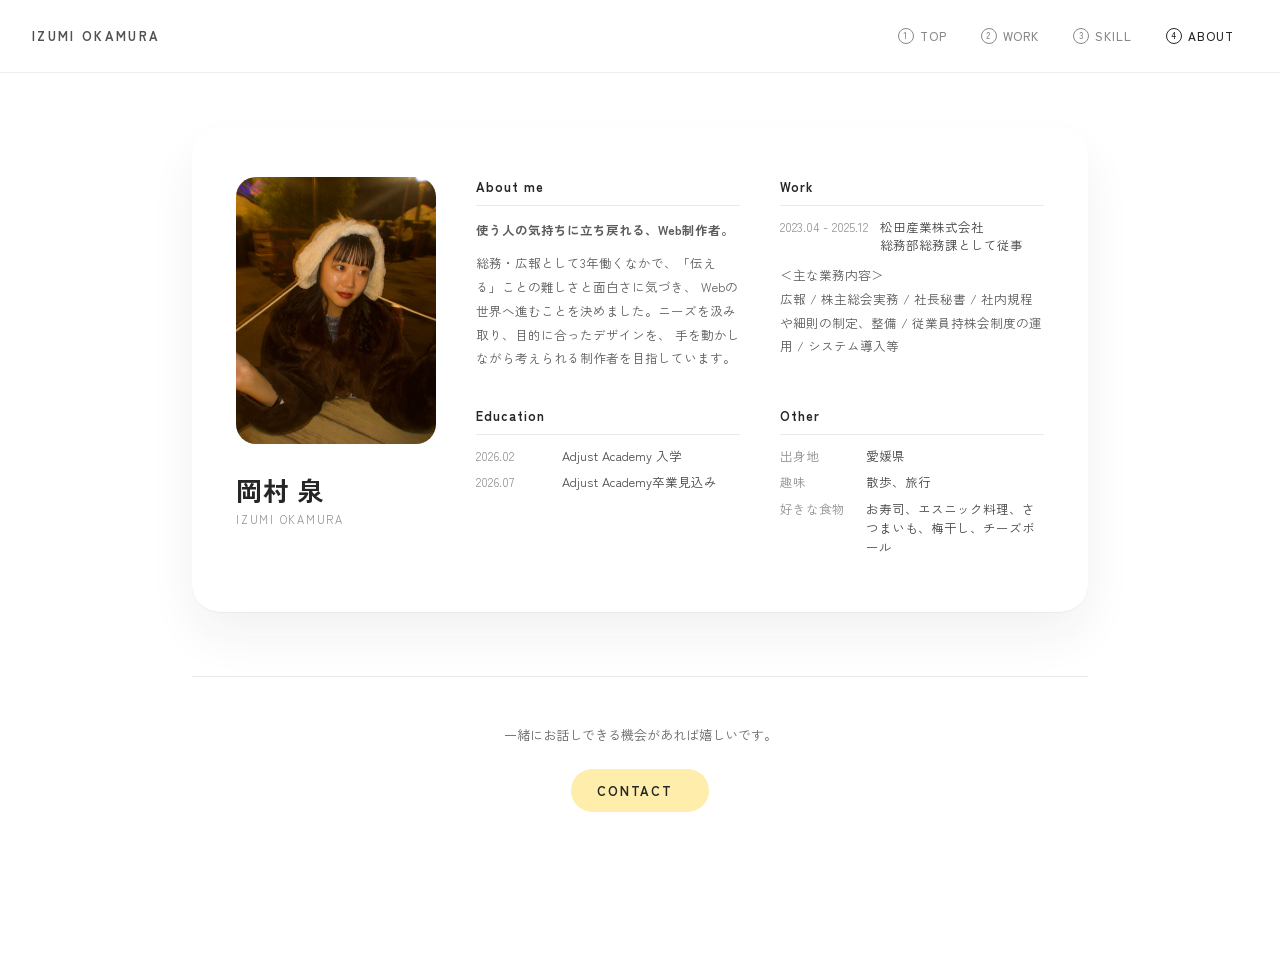
==== about.html @ 852aac4e "aboutページの修正" ====
<!DOCTYPE html>
<html lang="ja" class="works-page">

<head>
  <meta charset="UTF-8">
  <meta name="viewport" content="width=device-width, initial-scale=1.0, viewport-fit=cover">
  <title>ABOUT | IZUMI OKAMURA PORTFOLIO</title>
  <link rel="preconnect" href="https://fonts.googleapis.com">
  <link
    href="https://fonts.googleapis.com/css2?family=Shippori+Mincho+B1:wght@500;700&family=Zen+Kaku+Gothic+New:wght@400;500;700&display=swap"
    rel="stylesheet">
  <link rel="stylesheet" href="css/reset.css">
  <link rel="stylesheet" href="css/style.css">
  <link rel="stylesheet" href="css/works.css">
  <link rel="stylesheet" href="css/about.css">
</head>

<body class="works-body">

  <header class="works-header">
    <a class="brand" href="index.html">IZUMI OKAMURA</a>

    <nav class="mini-stack" aria-label="Main navigation">
      <a class="mini-card" href="index.html">
        <span class="mini-num">1</span>
        <span class="mini-label">TOP</span>
      </a>
      <a class="mini-card" href="works.html">
        <span class="mini-num">2</span>
        <span class="mini-label">WORK</span>
      </a>
      <a class="mini-card" href="skill.html">
        <span class="mini-num">3</span>
        <span class="mini-label">SKILL</span>
      </a>
      <a class="mini-card is-current" href="about.html">
        <span class="mini-num">4</span>
        <span class="mini-label">ABOUT</span>
      </a>
    </nav>
  </header>

  <main class="about-main">

    <!-- ================= レジュメカード ================= -->
    <section class="resume-card">

      <div class="resume-photo">
      <img src="images/me.JPG"  alt="自分の写真">
      </div>

      <div class="resume-identity">
        <h1>岡村 泉</h1>
        <span class="resume-romaji">IZUMI OKAMURA</span>
  
      </div>

      <div class="resume-columns">

        <div class="resume-block">
          <h2>About me</h2>
          <p class="resume-tagline">使う人の気持ちに立ち戻れる、Web制作者。</p>
          <p>
            総務・広報として3年働くなかで、「伝える」ことの難しさと面白さに気づき、
            Webの世界へ進むことを決めました。ニーズを汲み取り、目的に合ったデザインを、
            手を動かしながら考えられる制作者を目指しています。
          </p>
        </div>

        <div class="resume-block">
          <h2>Work</h2>
          <dl class="resume-list">
            <div>
              <dt>2023.04 - 2025.12</dt>
              <dd>松田産業株式会社<br>総務部総務課として従事</dd>
            </div>
            <p>＜主な業務内容＞</p>
            <p>広報 / 株主総会実務 / 社長秘書 / 社内規程や細則の制定、整備 / 従業員持株会制度の運用 / システム導入等</p>

          </dl>
        </div>

        <div class="resume-block">
          <h2>Education</h2>
          <dl class="resume-list">
            <div>
              <dt>2026.02</dt>
              <dd>Adjust Academy 入学</dd>
            </div>
            <div>
              <dt>2026.07</dt>
              <dd>Adjust Academy卒業見込み</dd>
            </div>
          </dl>
        </div>

        <div class="resume-block">
          <h2>Other</h2>
          <dl class="resume-list">
            <div>
              <dt>出身地</dt>
              <dd>愛媛県</dd>
            </div>
            <div>
              <dt>趣味</dt>
              <dd>散歩、旅行</dd>
            </div>
            <div>
              <dt>好きな食物</dt>
              <dd>お寿司、エスニック料理、さつまいも、梅干し、チーズボール</dd>
            </div>
         
          </dl>
        </div>


      </div>
    </section>

    <!-- ================= CTA ================= -->
    <section class="about-cta">
      <p>一緒にお話しできる機会があれば嬉しいです。</p>
      <a class="cta" href="contact.html">
        CONTACT
        <svg viewBox="0 0 16 16" fill="none">
          <path d="M3 12L12 3M12 3H5M12 3V10" stroke="#FDFBF5" stroke-width="1.6" stroke-linecap="round"
            stroke-linejoin="round" />
        </svg>
      </a>
    </section>

  </main>

</body>

</html>
---- css/style.css ----
@charset "UTF-8";

:root {
  --kinari: #262626;
  --kinari-deep: #262626;
  --sumi: #262626;
  --ai: rgb(0, 42, 255);
  --beni: rgb(255, 111, 0);
  --outo: rgb(16, 255, 92);
}

* {
  box-sizing: border-box;
  margin: 0;
  padding: 0;
}

html,
body {
  height: 100%;
  width: 100%;
  overflow: hidden;
  font-family: "Zen Kaku Gothic New", sans-serif;
  color: var(--sumi);
}

.top {
  position: relative;
  height: 100vh;
  height: 100dvh;
  width: 100vw;
  display: flex;
}

/* ================= メインカード ================= */
.card-main {
  position: relative;
  flex: 1 1 auto;
  min-width: 0;
  background: transparent;
  box-shadow: 0 1px 0 white;
  overflow: hidden;
  display: flex;
  flex-direction: column;
  justify-content: center;
  padding: 0 7vw;
}

.card-main::before {
  content: "";
  position: absolute;
  inset: 0;
  background-color: white;
  pointer-events: none;
}

.card-index {
  position: absolute;
  top: 26px;
  left: 30px;
  display: flex;
  align-items: center;
  gap: 8px;
  font-size: 12px;
  letter-spacing: .1em;
  color: var(--sumi);
  opacity: .45;
}

.card-index .num {
  width: 22px;
  height: 22px;
  border-radius: 50%;
  border: 1px solid currentColor;
  display: flex;
  align-items: center;
  justify-content: center;
  font-size: 11px;
}

.mark {
  position: absolute;
  top: 26px;
  right: 34px;
   font-family: "Zen Kaku Gothic New", sans-serif;
  font-weight: 700;
  font-size: 12px;
  letter-spacing: .22em;
  color: var(--sumi);
  opacity: .5;
}

.hero {
  position: relative;
  display: flex;
  flex-direction: column;
  align-items: flex-start;
  gap: 18px;
  max-width: 40em;
}

.hero p {
  font-size: 24px;
}

.eyebrow {
  display: flex;
  align-items: center;
  gap: 10px;
  font-size: 12px;
  letter-spacing: .28em;
  color: var(--beni);
  font-weight: 700;
}

.eyebrow::before {
  content: "";
  width: 24px;
  height: 1px;
  background: var(--beni);
}

h1 {
   font-family: "Zen Kaku Gothic New", sans-serif;
  font-weight: 700;
  line-height: 1.25;
  font-size: clamp(28px, 4.2vw, 54px);
  color: var(--sumi);
  letter-spacing: .02em;
}

h1 .accent {
  color: var(--ai);
}

.lead {
  font-size: clamp(13px, 1.1vw, 15px);
  line-height: 1.9;
  color: var(--sumi);
  opacity: .75;
}

.cta {
  margin-top: 6px;
  display: inline-flex;
  align-items: center;
  gap: 10px;
  padding: 12px 26px;
  background: #ffedab;
  color: #262626;
  text-decoration: none;
  border-radius: 999px;
  font-size: 13px;
  letter-spacing: .14em;
  font-weight: 700;
  transition: background .25s ease, transform .25s ease;
}

.cta:hover {
  background: var(--ai);
  transform: translateX(2px);
}

.year {
  position: absolute;
  bottom: 26px;
  left: 30px;
  font-size: 11px;
  letter-spacing: .12em;
  color: var(--sumi);
  opacity: .4;
}

/* ================= 右：横に重なったカード群（TOPページ用） ================= */
.stack {
  display: flex;
  flex-direction: row;
  flex: 0 0 auto;
  height: 100%;
}

.card {
  --tone: var(--ai);
  position: relative;
  flex: 0 0 auto;
  height: 100%;
  width: 72px;
  margin-left: -30px;
  background: var(--tone);
  border-radius: 20px;
  box-shadow: -8px 0 16px rgba(42, 37, 34, 0.10);
  overflow: hidden;
  text-decoration: none;
  cursor: pointer;
  transition: width .45s cubic-bezier(.22, 1, .36, 1), margin-left .45s cubic-bezier(.22, 1, .36, 1), box-shadow .3s ease;
  animation: settle .6s ease both;
}

.card:first-child {
  margin-left: 0;
}

.card:nth-child(1) {
  --tone: var(--beni);
  animation-delay: .03s;
  z-index: 1;
}

.card:nth-child(2) {
  --tone: var(--outo);
  animation-delay: .15s;
  z-index: 2;
}

.card:nth-child(3) {
  --tone:rgb(151, 229, 255);
  animation-delay: .25s;
  z-index: 3;
}

.card:hover,
.card:focus-visible {
  width: 176px;
  z-index: 10;
  box-shadow: -10px 0 22px rgba(42, 37, 34, 0.16);
}

.card:focus-visible {
  outline: 2px solid var(--kinari);
  outline-offset: -4px;
}

.card-num {
  position: absolute;
  top: 16px;
  left: 16px;
  width: 22px;
  height: 22px;
  border-radius: 50%;
  border: 1px solid #262626;
  color: var(--kinari);
  display: flex;
  align-items: center;
  justify-content: center;
  font-size: 10px;
  letter-spacing: .02em;
}

.card-jp {
  position: absolute;
  top: 16px;
  right: 16px;
  writing-mode: vertical-rl;
  font-size: 10px;
  letter-spacing: .15em;
  color: #262626;
}

.card-label {
  position: absolute;
  left: 16px;
  bottom: 18px;
  writing-mode: vertical-rl;
  text-orientation: upright;
  font-family: "Zen Kaku Gothic New", sans-serif;
  font-weight: 700;
  font-size: 16px;
  letter-spacing: .18em;
  color: var(--kinari);
}

.card-icon {
  position: absolute;
  right: 18px;
  bottom: 18px;
  width: 34px;
  height: 34px;
  border-radius: 50%;
  background: rgba(253, 251, 245, 0.18);
  display: flex;
  align-items: center;
  justify-content: center;
  opacity: 0;
  transform: scale(.7);
  transition: opacity .3s ease .1s, transform .3s ease .1s;
}

.card:hover .card-icon,
.card:focus-visible .card-icon {
  opacity: 1;
  transform: scale(1);
}

.card-icon svg {
  width: 14px;
  height: 14px;
}

.card-en {
  position: absolute;
  left: 60px;
  bottom: 20px;
   font-family: "Zen Kaku Gothic New", sans-serif;
  font-weight: 700;
  font-size: 20px;
  color: var(--kinari);
  white-space: nowrap;
  opacity: 0;
  transform: translateX(8px);
  transition: opacity .2s ease .1s, transform .35s ease .1s;
}

.card:hover .card-en,
.card:focus-visible .card-en {
  opacity: 1;
  transform: translateX(0);
}

@keyframes settle {
  from {
    transform: translateY(16px);
    opacity: 0;
  }

  to {
    transform: translateY(0);
    opacity: 1;
  }
}

@media (prefers-reduced-motion: reduce) {

  .card,
  .card-icon,
  .card-en,
  .cta {
    transition: none;
    animation: none;
  }
}

/* ================= skill================= */

.skill-section {
  margin-bottom: 48px;
}

.skill-section-title {
  display: flex;
  align-items: center;
  gap: 12px;
  font-family: "Zen Kaku Gothic New", sans-serif;
  font-weight: 700;
  font-size: 20px;
  margin-bottom: 20px;
}

.skill-num {
  font-family: "Zen Kaku Gothic New", sans-serif;
  font-size: 11px;
  font-weight: 700;
  letter-spacing: .1em;
  color: var(--sumi);
  opacity: .4;
  border: 1px solid currentColor;
  border-radius: 999px;
  padding: 3px 10px;
}

.skill-grid {
  display: grid;
  grid-template-columns: repeat(auto-fit, minmax(220px, 1fr));
  gap: 18px;
}

.skill-card {
  --tone: var(--ai);
  background:#ffedab;
  border-radius: 16px;
  padding: 20px 22px;
  box-shadow: 0 1px 0 rgba(38, 38, 38, 0.05);
}

.skill-name {
  display: block;
   font-family: "Zen Kaku Gothic New", sans-serif;
  font-weight: 700;
  font-size: 15px;
  margin-bottom: 10px;
}

.skill-bar {
  height: 6px;
  border-radius: 999px;
  background: rgba(38, 38, 38, 0.08);
  overflow: hidden;
  margin-bottom: 12px;
}

.skill-bar span {
  display: block;
  height: 100%;
  background: white;
  border-radius: inherit;
}

.skill-card p {
  font-size: 12px;
  line-height: 1.8;
  opacity: .7;
}

.skill-tags {
  display: flex;
  flex-wrap: wrap;
  gap: 10px;
}

.skill-tags span {
  font-size: 12px;
  letter-spacing: .04em;
  padding: 8px 16px;
  border-radius: 999px;
  background: #ffedab;
  box-shadow: 0 1px 0 rgba(38, 38, 38, 0.05);
}

.skill-section--highlight {
  border-radius: 20px;
}

.skill-note {
  margin-top: 18px;
  font-size: 13px;
  line-height: 1.9;
  opacity: .75;
  max-width: 42em;
}

@media (max-width: 640px) {
  .skill-section--highlight {
    padding: 20px;
  }
}

/* ---- レスポンシブ：1画面固定を維持しつつ縮小 ---- */
@media (max-width: 860px) {
  .top {
    padding: 14px;
    gap: 10px;
  }

  .card-main {
    padding: 0 6vw;
    border-radius: 22px;
  }

  .card {
    width: 56px;
    margin-left: -22px;
    border-radius: 18px;
  }

  .card:hover,
  .card:focus-visible {
    width: 120px;
  }

  .card-label {
    font-size: 14px;
  }

  .card-en {
    font-size: 16px;
    left: 46px;
  }

  .year {
    display: none;
  }
}

@media (max-width: 480px) {
  .top {
    padding: 10px;
    gap: 8px;
  }

  .card-main {
    padding: 0 20px;
    border-radius: 18px;
  }

  .mark {
    display: none;
  }

  .card-index {
    font-size: 10px;
  }

  .lead {
    font-size: 12px;
  }

  .cta {
    padding: 10px 20px;
    font-size: 12px;
  }

  .card {
    width: 44px;
    margin-left: -18px;
    border-radius: 14px;
  }

  .card:hover,
  .card:focus-visible {
    width: 98px;
  }

  .card-num {
    width: 18px;
    height: 18px;
    font-size: 9px;
  }

  .card-jp {
    display: none;
  }

  .card-label {
    font-size: 12px;
    bottom: 14px;
    left: 12px;
  }

  .card-icon {
    width: 26px;
    height: 26px;
    right: 12px;
    bottom: 12px;
  }

  .card-en {
    font-size: 13px;
    left: 38px;
    bottom: 15px;
  }
}

/* works.css: WORKページ専用。style.css の共通トークン(--kinari等)を前提にしてます */
html.works-page,
body.works-body {
  height: auto;
  overflow: auto;
  background: white;
}

/* ================= ヘッダー ================= */
.works-header {
  position: sticky;
  top: 0;
  z-index: 20;
  display: flex;
  align-items: center;
  justify-content: space-between;
  padding: 20px 32px;
  background:  white;
  backdrop-filter: blur(6px);
  border-bottom: 1px solid rgba(38, 38, 38, 0.08);
}

.works-header .brand {
   font-family: "Zen Kaku Gothic New", sans-serif;
  font-weight: 700;
  font-size: 13px;
  letter-spacing: .18em;
  color: #262626;
  text-decoration: none;
  opacity: .8;
}

/* 小さいカードナビ（TOPの.stackを横並び・小型化したバージョン） */
.mini-stack {
  display: flex;
  gap: 6px;
}

.mini-card {
  display: flex;
  align-items: center;
  gap: 6px;
  padding: 7px 14px;
  border-radius: 999px;
  background: transparent;
  color: #262626;
  text-decoration: none;
  font-size: 12px;
  letter-spacing: .08em;
  font-weight: 500;
  opacity: .55;
  transition: background .2s ease, opacity .2s ease, color .2s ease;
}

.mini-card:hover {
  opacity: 1;
  background: rgba(38, 38, 38, 0.06);
}

.mini-card.is-current {
  opacity: 1;
  background: white;
  color: var(--kinari);
}

.mini-num {
  width: 16px;
  height: 16px;
  border-radius: 50%;
  border: 1px solid currentColor;
  font-size: 9px;
  display: flex;
  align-items: center;
  justify-content: center;
}

/* ================= メインコンテンツ ================= */
.works-main {
  max-width: 1100px;
  margin: 0 auto;
  padding: 64px 32px 100px;
}

.works-intro {
  max-width: 40em;
  margin-bottom: 48px;
}

.works-intro .eyebrow {
  display: flex;
  align-items: center;
  gap: 10px;
  font-size: 12px;
  letter-spacing: .28em;
  color: var(--beni);
  font-weight: 700;
  margin-bottom: 14px;
}

.works-intro .eyebrow::before {
  content: "";
  width: 24px;
  height: 1px;
  background: lightblue;
}

.works-intro h1 {
  font-family: "Zen Kaku Gothic New", sans-serif;
  font-weight: 700;
  font-size: clamp(28px, 3.6vw, 44px);
  margin-bottom: 16px;
}

.works-intro .lead {
  font-size: 14px;
  line-height: 1.9;
  opacity: .75;
}

/* ================= 作品グリッド ================= */
.works-grid {
  display: grid;
  grid-template-columns: repeat(auto-fit, minmax(260px, 1fr));
  gap: 24px;
  margin-bottom: 50px;
}


.work-card {
  --tone: var(--ai);
  position: relative;
  display: flex;
  flex-direction: column;
  background: white;
  border-radius: 20px;
  overflow: hidden;
  text-decoration: none;
  color: var(--sumi);
  box-shadow: 0 1px 0 rgba(38, 38, 38, 0.05);
  transition: transform .3s ease, box-shadow .3s ease;
}

.work-card:hover {
  transform: translateY(-4px);
  box-shadow: 0 14px 28px rgba(38, 38, 38, 0.12);
}

.work-thumb {
  display: flex;
  align-items: center;
  justify-content: center;
  background: #ffedab;
}

.work-thumb img{
  height: 100%;
     /* width: 100%;
     height: 100%;
     object-fit: cover;  
     object-position: top;   */
   }

.work-body {
  padding: 20px 22px 24px;
  display: flex;
  flex-direction: column;
  gap: 8px;
}

.work-tag {
  font-size: 10px;
  letter-spacing: .14em;
  font-weight: 700;
  color: var(--tone);
  filter: brightness(.7);
}

.work-body h2 {
  font-family: "Zen Kaku Gothic New", sans-serif;
  font-weight: 700;
  font-size: 18px;
  line-height: 1.4;
}

.work-body p {
  font-size: 12.5px;
  line-height: 1.8;
  opacity: .7;
}

.work-stack {
  display: flex;
  flex-wrap: wrap;
  gap: 6px;
  margin-top: 6px;
  list-style: none;
}

.work-stack li {
  font-size: 10px;
  letter-spacing: .04em;
  padding: 4px 10px;
  border-radius: 999px;
  background: rgba(38, 38, 38, 0.06);
  opacity: .7;
}

.work-card--placeholder {
  opacity: .55;
  cursor: default;
}

.work-card--placeholder:hover {
  transform: none;
  box-shadow: 0 1px 0 rgba(38, 38, 38, 0.05);
}

.works-bottom-wrapper {
  display: flex;
  gap: 24px; /* 横並びの間隔 */
}

.works-side {
  flex: 1; /* 左右で均等に幅を取る */
}

/* ================= レスポンシブ ================= */
@media (max-width: 700px) {
  .detail-main {
    padding: 28px 18px 80px;
  }

  .detail-hero {
    padding: 32px 24px;
  }

  .detail-grid {
    grid-template-columns: 1fr;
    gap: 24px;
  }
}

/* work-detail.css: 作品詳細ページ専用。style.css / works.css の後に読み込む前提 */

.detail-main{
  max-width: 900px;
  margin: 0 auto;
  padding: 40px 32px 100px;
}

.back-link{
  display:inline-flex;
  align-items:center;
  gap: 8px;
  font-size: 12px;
  letter-spacing:.06em;
  opacity:.6;
  margin-bottom: 32px;
  text-decoration:none;
  color: var(--sumi);
  transition: opacity .2s ease, transform .2s ease;
}
.back-link:hover{ opacity: 1; transform: translateX(-2px); }
.back-link svg{ width:14px; height:14px; }

/* ================= ヒーロー ================= */
.detail-hero{
  --tone: var(--ai);
  color: var(--kinari);
  border-radius: 24px;
  margin-bottom: 40px;
}

.detail-tag{
  display:inline-block;
  font-size: 11px;
  letter-spacing:.14em;
  font-weight:700;
  padding: 5px 12px;
  border-radius: 999px;
  background: rgba(253,251,245,0.2);
  margin-bottom: 16px;
}

.detail-hero h1{
  font-family: "Zen Kaku Gothic New", sans-serif;
  font-weight:700;
  font-size: clamp(26px, 3.4vw, 38px);
  margin-bottom: 10px;
}

.detail-sub{
  font-size: 13px;
  opacity:.85;
}

/* ================= セクション共通 ================= */
.detail-section{
  margin-bottom: 48px;
}

.detail-section h2{
   font-family: "Zen Kaku Gothic New", sans-serif;
  font-weight:700;
  font-size: 18px;
  margin-bottom: 18px;
}

/* ================= 概要グリッド ================= */
.detail-grid{
  display:grid;
  grid-template-columns: 220px 1fr;
  gap: 40px;
}

.detail-meta dl > div{
  margin-bottom: 18px;
}
.detail-meta dt{
  font-size: 11px;
  letter-spacing:.1em;
  opacity:.5;
  margin-bottom: 6px;
}
.detail-meta dd{
  font-size: 13px;
}

.tag-list{
  display:flex;
  flex-wrap:wrap;
  gap: 6px;
}
.tag-list span{
  font-size: 11px;
  padding: 4px 10px;
  border-radius: 999px;
  background: rgba(38,38,38,0.06);
}

.link-list{
  display:flex;
  flex-direction:column;
  gap: 6px;
}
.link-list a{
  font-size: 12.5px;
  color: var(--sumi);
  text-decoration: underline;
  text-underline-offset: 3px;
}

.detail-overview p{
  font-size: 13.5px;
  line-height:1.95;
  opacity:.8;
  margin-bottom: 14px;
}

/* ================= ギャラリー ================= */
.detail-gallery{
  display:grid;
  grid-template-columns: repeat(auto-fit, minmax(200px, 1fr));
  gap: 16px;
  margin-bottom: 10px;
}
.gallery-item{
  --tone: var(--ai);
  height: 400px;
  opacity: .85;
}

.gallery-item img{
    border-radius: 14px;
}

.gallery-note{
  font-size: 11px;
  opacity:.45;
}

/* ================= 工夫した点 ================= */
.detail-points{
  list-style:none;
  display:flex;
  flex-direction:column;
  gap: 20px;
}
.detail-points li{
  padding-left: 18px;
  border-left: 2px solid rgba(38,38,38,0.12);
}
.point-label{
  display:block;
   font-family: "Zen Kaku Gothic New", sans-serif;
  font-weight:700;
  font-size: 14px;
  margin-bottom: 6px;
}
.detail-points p{
  font-size: 12.5px;
  line-height:1.9;
  opacity:.75;
}

/* ================= ページャー ================= */
.detail-pager{
  display:flex;
  justify-content:space-between;
  align-items:center;
  border-top: 1px solid rgba(38,38,38,0.1);
  padding-top: 28px;
  margin-top: 20px;
}

.pager-link{
  text-decoration:none;
  color: var(--sumi);
}

.pager-link--next{
  text-align:right;
}

.pager-label{
  display:block;
  font-size: 10px;
  letter-spacing:.1em;
  opacity:.5;
  margin-bottom: 4px;
}

.pager-title{
   font-family: "Zen Kaku Gothic New", sans-serif;
  font-weight:700;
  font-size: 14px;
}

/* about.css: ABOUTページ専用。style.css / works.css の後に読み込む前提 */

.about-main {
  max-width: 900px;
  margin: 0 auto;
  padding: 0 32px 100px;
}

/* ================= ヒーロー：大きな縦書き watermark が一点だけの主張要素 ================= */
.about-hero {
  position: relative;
  padding: 72px 0 56px;
  overflow: hidden;
}

.about-watermark {
  position: absolute;
  top: -10px;
  right: -10px;
  font-family: "Zen Kaku Gothic New", sans-serif;
  font-weight: 700;
  font-size: 260px;
  line-height: 1;
  color: var(--sumi);
  opacity: 0.05;
  writing-mode: vertical-rl;
  pointer-events: none;
  user-select: none;
}

.about-hero-inner {
  position: relative;
  max-width: 34em;
}

.about-eyebrow {
  display: flex;
  align-items: center;
  gap: 10px;
  font-size: 12px;
  letter-spacing: .28em;
  color: var(--beni);
  font-weight: 700;
  margin-bottom: 18px;
}

.about-eyebrow::before {
  content: "";
  width: 24px;
  height: 1px;
  background: var(--beni);
}

.about-hero h1 {
   font-family: "Zen Kaku Gothic New", sans-serif;
  font-weight: 700;
  font-size: clamp(32px, 4.4vw, 52px);
  line-height: 1.3;
  margin-bottom: 20px;
}

.about-en {
  display: inline-block;
  margin-top: 6px;
  font-size: 14px;
  letter-spacing: .18em;
  opacity: .5;
  font-family: "Zen Kaku Gothic New", sans-serif;
  font-weight: 500;
}

.about-statement {
  font-size: 14.5px;
  line-height: 2;
  opacity: .8;
}

/* ================= セクション共通 ================= */
.about-section {
  margin-bottom: 56px;
}

.about-section h2 {
  display: flex;
  align-items: center;
  gap: 12px;
  font-family: "Zen Kaku Gothic New", sans-serif;
  font-weight: 700;
  font-size: 20px;
  margin-bottom: 24px;
}

.about-num {
  font-family: "Zen Kaku Gothic New", sans-serif;
  font-size: 11px;
  font-weight: 700;
  letter-spacing: .1em;
  opacity: .4;
  border: 1px solid currentColor;
  border-radius: 999px;
  padding: 3px 10px;
}

/* ================= プロフィール定義リスト ================= */
.about-meta {
  display: grid;
  grid-template-columns: 140px 1fr;
  row-gap: 18px;
  column-gap: 24px;
}

.about-meta>div {
  display: contents;
}

.about-meta dt {
  font-size: 12px;
  letter-spacing: .08em;
  opacity: .5;
  padding-top: 2px;
}

.about-meta dd {
  font-size: 13.5px;
  line-height: 1.8;
}

.about-meta a {
  color: var(--sumi);
  text-decoration: underline;
  text-underline-offset: 3px;
}

/* ================= タイムライン ================= */
.timeline {
  position: relative;
  list-style: none;
  padding-left: 22px;
  border-left: 1px solid rgba(38, 38, 38, 0.14);
}

.timeline li {
  position: relative;
  padding-bottom: 30px;
}

.timeline li:last-child {
  padding-bottom: 0;
}

.timeline-dot {
  position: absolute;
  left: -27px;
  top: 4px;
  width: 10px;
  height: 10px;
  border-radius: 50%;
  background: var(--ai);
}

.timeline-year {
  display: block;
   font-family: "Zen Kaku Gothic New", sans-serif;
  font-weight: 700;
  font-size: 14px;
  margin-bottom: 6px;
}

.timeline p {
  font-size: 13px;
  line-height: 1.85;
  opacity: .75;
  max-width: 42em;
}

/* ================= 大事にしていること ================= */
.value-grid {
  display: grid;
  grid-template-columns: repeat(auto-fit, minmax(220px, 1fr));
  gap: 18px;
}

.value-card {
  background: var(--kinari);
  border-radius: 16px;
  padding: 22px 22px 24px;
  box-shadow: 0 1px 0 rgba(38, 38, 38, 0.05);
}

.value-title {
  display: block;
   font-family: "Zen Kaku Gothic New", sans-serif;
  font-weight: 700;
  font-size: 15px;
  margin-bottom: 10px;
}

.value-card p {
  font-size: 12.5px;
  line-height: 1.85;
  opacity: .7;
}

/* ================= CTA ================= */
.about-cta {
  text-align: center;
  padding: 48px 24px;
  border-top: 1px solid rgba(38, 38, 38, 0.1);
}

.about-cta p {
  font-size: 13px;
  opacity: .7;
  margin-bottom: 18px;
}



/* ================= バナー詳細ページ：variant セクション ================= */
.banner-variant{
  --tone: var(--ai);
  border-left: 3px solid var(--tone);
  padding-left: 22px;
}

.banner-variant h2{
  display:flex;
  align-items:center;
  gap: 10px;
}

.variant-badge{
  display:inline-flex;
  align-items:center;
  justify-content:center;
  width: 24px;
  height: 24px;
  border-radius: 50%;
  background: var(--tone);
  color: var(--kinari);
  font-size: 12px;
  font-weight:700;
}

.banner-gallery{
  margin-bottom: 24px;
}
.banner-gallery img{
  width: 100%;
  height: auto;
  box-shadow: 0 1px 0 rgba(38,38,38,0.05);
}

/* ================= コーポレートカラー チップ ================= */
.color-list{
  display:flex;
  align-items:center;
  flex-wrap:wrap;
  gap: 8px 14px;
  font-size: 12.5px;
  font-family: "Zen Kaku Gothic New", sans-serif;
}
.color-chip{
  --chip: #999;
  display:inline-block;
  width: 16px;
  height: 16px;
  border-radius: 50%;
  background: var(--chip);
  box-shadow: inset 0 0 0 1px rgba(0,0,0,0.08);
  margin-right: 2px;
  vertical-align: middle;
}

/* ================= レスポンシブ ================= */
@media (max-width: 700px){
  .detail-main{ padding: 28px 18px 80px; }
  .detail-hero{ padding: 32px 24px; }
  .detail-grid{ grid-template-columns: 1fr; gap: 24px; }
  .banner-variant{ padding-left: 16px; }
}



/* ================= レスポンシブ ================= */
@media (max-width: 700px){
  .detail-main{ padding: 28px 18px 80px; }
  .detail-hero{ padding: 32px 24px; }
  .detail-grid{ grid-template-columns: 1fr; gap: 24px; }
  .banner-variant{ padding-left: 16px; }
}






/* ================= レスポンシブ ================= */
@media (max-width: 700px) {
  .about-main {
    padding: 0 18px 80px;
  }

  .about-hero {
    padding: 48px 0 40px;
  }

  .about-watermark {
    font-size: 160px;
  }

  .about-meta {
    grid-template-columns: 1fr;
    row-gap: 6px;
  }

  .about-meta dt {
    opacity: .45;
    margin-top: 10px;
  }
}


/* about.css: ABOUTページ専用。style.css / works.css の後に読み込む前提 */

.about-main{
  max-width: 960px;
  margin: 0 auto;
  padding: 56px 32px 100px;
}

/* ================= レジュメカード ================= */
.resume-card{
  position: relative;
  border-radius: 28px;
  box-shadow: 0 1px 0 rgba(38,38,38,0.05), 0 24px 48px rgba(38,38,38,0.06);
  padding: 48px 44px;
  display:grid;
  grid-template-columns: 200px 1fr;
  grid-template-areas:
    "photo columns"
    "identity columns";
  gap: 8px 40px;
  margin-bottom: 64px;
  overflow: hidden;
}

.resume-photo img{
  grid-area: photo;
  width: 200px;
  border-radius: 20px;
  display:flex;
  align-items:center;
  justify-content:center;
}

.resume-identity{
  grid-area: identity;
  align-self:start;
}

.resume-identity h1{
   font-family: "Zen Kaku Gothic New", sans-serif;
  font-weight:700;
  font-size: 26px;
  margin-bottom: 4px;
}

.resume-romaji{
  display:block;
  font-size: 11px;
  letter-spacing:.16em;
  opacity:.5;
  margin-bottom: 14px;
}

.resume-contact{
  list-style:none;
  font-size: 12px;
  line-height:1.9;
  opacity:.75;
}
.resume-contact a{
  color: var(--sumi);
  text-decoration: underline;
  text-underline-offset: 3px;
}

.resume-columns{
  grid-area: columns;
  display:grid;
  grid-template-columns: repeat(2, 1fr);
  gap: 36px 40px;
}

.resume-block h2{
   font-family: "Zen Kaku Gothic New", sans-serif;
  font-weight:700;
  font-size: 13px;
  letter-spacing:.08em;
  margin-bottom: 12px;
  padding-bottom: 8px;
  border-bottom: 1px solid rgba(38,38,38,0.1);
}

.resume-tagline{
  font-family: "Zen Kaku Gothic New", sans-serif;
  font-weight:700;
  font-size: 14.5px;
  margin-bottom: 10px;
}

.resume-block p{
  font-size: 12.5px;
  line-height:1.9;
  opacity:.75;
}

.resume-list div{
  display:flex;
  gap: 12px;
  margin-bottom: 8px;
  font-size: 12.5px;
}
.resume-list dt{
  flex: 0 0 auto;
  opacity:.5;
  min-width: 74px;
}
.resume-list dd{ opacity:.85; }

.resume-skills{
  display:flex;
  flex-direction:column;
  gap: 10px;
}
.resume-skill{
  display:grid;
  grid-template-columns: 76px 1fr;
  align-items:center;
  gap: 12px;
}
.resume-skill span{
  font-size: 11.5px;
  opacity:.7;
}
.resume-skill .skill-bar{
  height: 5px;
  border-radius: 999px;
  background: rgba(38,38,38,0.08);
  overflow:hidden;
}
.resume-skill .skill-bar span[style]{
  display:block;
  height:100%;
  background: var(--ai);
  border-radius: inherit;
}

/* ================= セクション共通 ================= */
.about-section{
  margin-bottom: 56px;
}

.about-section h2{
  display:flex;
  align-items:center;
  gap: 12px;
 font-family: "Zen Kaku Gothic New", sans-serif;
  font-weight:700;
  font-size: 20px;
  margin-bottom: 24px;
}

.about-num{
  font-family:"Zen Kaku Gothic New", sans-serif;
  font-size: 11px;
  font-weight:700;
  letter-spacing:.1em;
  opacity:.4;
  border: 1px solid currentColor;
  border-radius: 999px;
  padding: 3px 10px;
}

/* ================= プロフィール定義リスト ================= */
.about-meta{
  display:grid;
  grid-template-columns: 140px 1fr;
  row-gap: 18px;
  column-gap: 24px;
}
.about-meta > div{
  display: contents;
}
.about-meta dt{
  font-size: 12px;
  letter-spacing:.08em;
  opacity:.5;
  padding-top: 2px;
}
.about-meta dd{
  font-size: 13.5px;
  line-height:1.8;
}
.about-meta a{
  color: var(--sumi);
  text-decoration: underline;
  text-underline-offset: 3px;
}

/* ================= タイムライン ================= */
.timeline{
  position:relative;
  list-style:none;
  padding-left: 22px;
  border-left: 1px solid rgba(38,38,38,0.14);
}
.timeline li{
  position:relative;
  padding-bottom: 30px;
}
.timeline li:last-child{ padding-bottom: 0; }

.timeline-dot{
  position:absolute;
  left: -27px;
  top: 4px;
  width: 10px; height: 10px;
  border-radius: 50%;
  background: var(--ai);
}

.timeline-year{
  display:block;
   font-family: "Zen Kaku Gothic New", sans-serif;
  font-weight:700;
  font-size: 14px;
  margin-bottom: 6px;
}

.timeline p{
  font-size: 13px;
  line-height:1.85;
  opacity:.75;
  max-width: 42em;
}

/* ================= 大事にしていること ================= */
.value-grid{
  display:grid;
  grid-template-columns: repeat(auto-fit, minmax(220px, 1fr));
  gap: 18px;
}

.value-card{
  background: var(--kinari);
  border-radius: 16px;
  padding: 22px 22px 24px;
  box-shadow: 0 1px 0 rgba(38,38,38,0.05);
}

.value-title{
  display:block;
  font-family: "Zen Kaku Gothic New", sans-serif;
  font-weight:700;
  font-size: 15px;
  margin-bottom: 10px;
}

.value-card p{
  font-size: 12.5px;
  line-height:1.85;
  opacity:.7;
}

/* ================= CTA ================= */
.about-cta{
  text-align:center;
  padding: 48px 24px;
  border-top: 1px solid rgba(38,38,38,0.1);
}
.about-cta p{
  font-size: 13px;
  opacity:.7;
  margin-bottom: 18px;
}

/* ================= レスポンシブ ================= */
@media (max-width: 700px){
  .about-main{ padding: 32px 18px 80px; }
  .resume-card{
    grid-template-columns: 1fr;
    grid-template-areas:
      "photo"
      "identity"
      "columns";
    padding: 32px 24px;
  }
  .about-watermark{ font-size: 140px; }
  .resume-photo{ width: 100px; height: 100px; border-radius: 16px; }
  .resume-columns{ grid-template-columns: 1fr; gap: 28px; }
  .about-meta{ grid-template-columns: 1fr; row-gap: 6px; }
  .about-meta dt{ opacity:.45; margin-top: 10px; }
}






/* ---- レスポンシブ ---- */
@media (max-width: 640px) {
  .works-header {
    padding: 14px 18px;
    flex-wrap: wrap;
    gap: 10px;
  }

  .mini-card {
    padding: 6px 10px;
    font-size: 11px;
  }

  .mini-label {
    display: none;
  }

  .works-main {
    padding: 40px 18px 80px;
  }

  .works-intro {
    margin-bottom: 32px;
  }
}
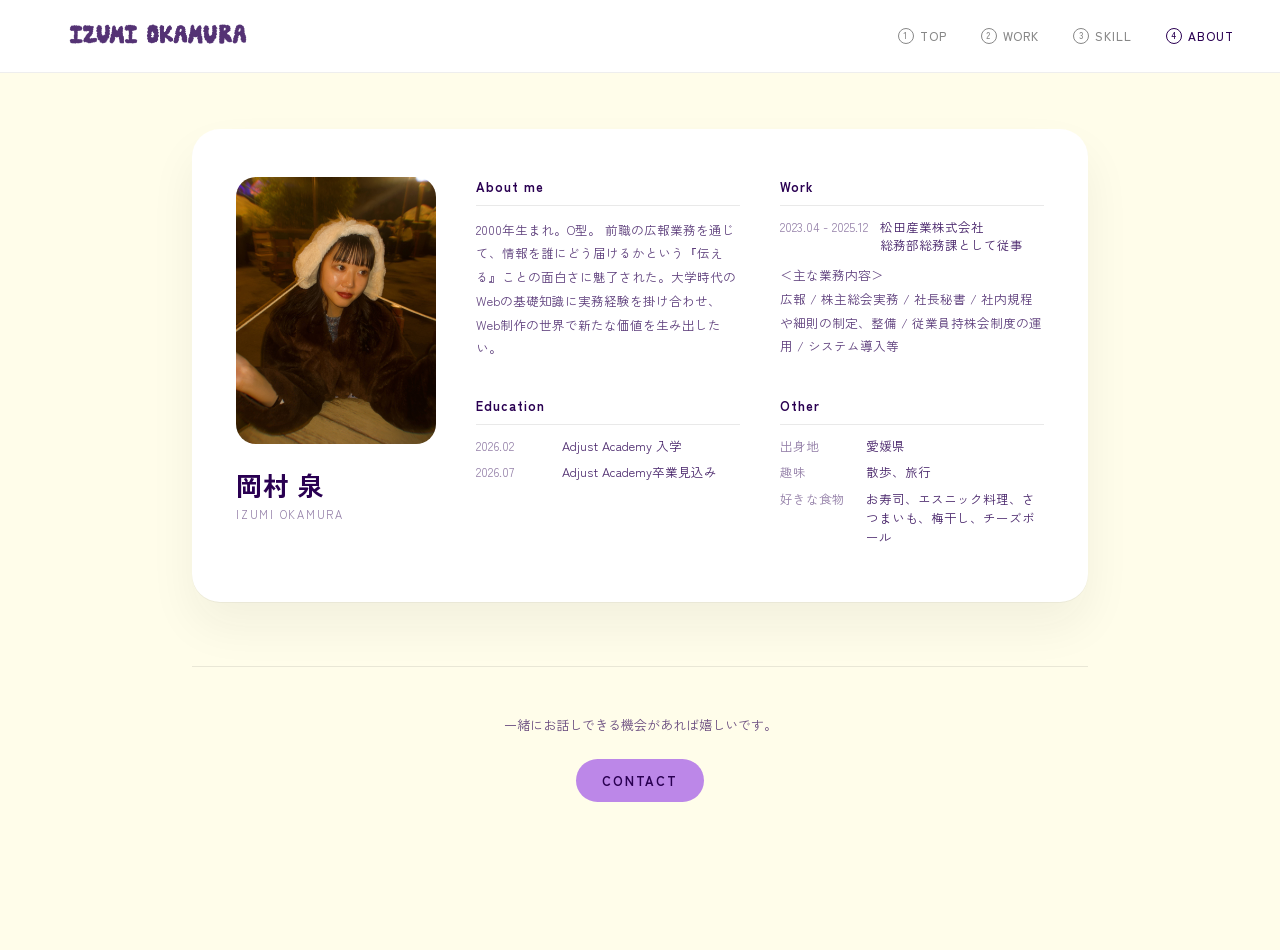
==== commit b71945f4: "調整" ====
--- a/about.html
+++ b/about.html
@@ -18,7 +18,7 @@
 <body class="works-body">
 
   <header class="works-header">
-    <a class="brand" href="index.html">IZUMI OKAMURA</a>
+    <a class="brand" href="index.html"><img src="images/name-logo.png" alt="IZUMI OKAMURA"></a>
 
     <nav class="mini-stack" aria-label="Main navigation">
       <a class="mini-card" href="index.html">
@@ -46,25 +46,22 @@
     <section class="resume-card">
 
       <div class="resume-photo">
-      <img src="images/me.JPG"  alt="自分の写真">
+        <img src="images/me.JPG" alt="自分の写真">
       </div>
 
       <div class="resume-identity">
         <h1>岡村 泉</h1>
         <span class="resume-romaji">IZUMI OKAMURA</span>
-  
+
       </div>
 
       <div class="resume-columns">
 
         <div class="resume-block">
           <h2>About me</h2>
-          <p class="resume-tagline">使う人の気持ちに立ち戻れる、Web制作者。</p>
           <p>
-            総務・広報として3年働くなかで、「伝える」ことの難しさと面白さに気づき、
-            Webの世界へ進むことを決めました。ニーズを汲み取り、目的に合ったデザインを、
-            手を動かしながら考えられる制作者を目指しています。
-          </p>
+            2000年生まれ。O型。
+            前職の広報業務を通じて、情報を誰にどう届けるかという『伝える』ことの面白さに魅了された。大学時代のWebの基礎知識に実務経験を掛け合わせ、Web制作の世界で新たな価値を生み出したい。
         </div>
 
         <div class="resume-block">
@@ -109,7 +106,7 @@
               <dt>好きな食物</dt>
               <dd>お寿司、エスニック料理、さつまいも、梅干し、チーズボール</dd>
             </div>
-         
+
           </dl>
         </div>
 
--- a/css/style.css
+++ b/css/style.css
@@ -1,12 +1,10 @@
 @charset "UTF-8";
 
 :root {
-  --kinari: #262626;
-  --kinari-deep: #262626;
-  --sumi: #262626;
-  --ai: rgb(0, 42, 255);
-  --beni: rgb(255, 111, 0);
-  --outo: rgb(16, 255, 92);
+  --sumi: #2a0052;
+  --pp: #BC87E8;
+  --yellow: #ffeb3b;
+  --beni: #f88379;
 }
 
 * {
@@ -50,7 +48,7 @@
   content: "";
   position: absolute;
   inset: 0;
-  background-color: white;
+  background-color: #FFFDEA;
   pointer-events: none;
 }
 
@@ -82,7 +80,7 @@
   position: absolute;
   top: 26px;
   right: 34px;
-   font-family: "Zen Kaku Gothic New", sans-serif;
+  font-family: "Zen Kaku Gothic New", sans-serif;
   font-weight: 700;
   font-size: 12px;
   letter-spacing: .22em;
@@ -109,7 +107,6 @@
   gap: 10px;
   font-size: 12px;
   letter-spacing: .28em;
-  color: var(--beni);
   font-weight: 700;
 }
 
@@ -121,7 +118,7 @@
 }
 
 h1 {
-   font-family: "Zen Kaku Gothic New", sans-serif;
+  font-family: "Zen Kaku Gothic New", sans-serif;
   font-weight: 700;
   line-height: 1.25;
   font-size: clamp(28px, 4.2vw, 54px);
@@ -131,6 +128,12 @@
 
 h1 .accent {
   color: var(--ai);
+}
+
+.hero-logo{
+  max-width: 650px;   
+  height: auto;      
+  display: block;
 }
 
 .lead {
@@ -144,10 +147,9 @@
   margin-top: 6px;
   display: inline-flex;
   align-items: center;
-  gap: 10px;
   padding: 12px 26px;
-  background: #ffedab;
-  color: #262626;
+  background: var(--pp);
+  color: var(--sumi);
   text-decoration: none;
   border-radius: 999px;
   font-size: 13px;
@@ -157,7 +159,7 @@
 }
 
 .cta:hover {
-  background: var(--ai);
+  background: var(--yellow);
   transform: translateX(2px);
 }
 
@@ -180,7 +182,7 @@
 }
 
 .card {
-  --tone: var(--ai);
+  --tone: var(--beni);
   position: relative;
   flex: 0 0 auto;
   height: 100%;
@@ -207,13 +209,13 @@
 }
 
 .card:nth-child(2) {
-  --tone: var(--outo);
+  --tone: var(--yellow);
   animation-delay: .15s;
   z-index: 2;
 }
 
 .card:nth-child(3) {
-  --tone:rgb(151, 229, 255);
+  --tone: var(--pp);
   animation-delay: .25s;
   z-index: 3;
 }
@@ -226,7 +228,7 @@
 }
 
 .card:focus-visible {
-  outline: 2px solid var(--kinari);
+  outline: 2px solid var(--sumi);
   outline-offset: -4px;
 }
 
@@ -237,8 +239,8 @@
   width: 22px;
   height: 22px;
   border-radius: 50%;
-  border: 1px solid #262626;
-  color: var(--kinari);
+  border: 1px solid var(--sumi);
+  color: var(--sumi);
   display: flex;
   align-items: center;
   justify-content: center;
@@ -253,7 +255,7 @@
   writing-mode: vertical-rl;
   font-size: 10px;
   letter-spacing: .15em;
-  color: #262626;
+  color: var(--sumi);
 }
 
 .card-label {
@@ -266,7 +268,7 @@
   font-weight: 700;
   font-size: 16px;
   letter-spacing: .18em;
-  color: var(--kinari);
+  color: var(--sumi);
 }
 
 .card-icon {
@@ -300,10 +302,10 @@
   position: absolute;
   left: 60px;
   bottom: 20px;
-   font-family: "Zen Kaku Gothic New", sans-serif;
+  font-family: "Zen Kaku Gothic New", sans-serif;
   font-weight: 700;
   font-size: 20px;
-  color: var(--kinari);
+  color: var(--sumi);
   white-space: nowrap;
   opacity: 0;
   transform: translateX(8px);
@@ -374,8 +376,7 @@
 }
 
 .skill-card {
-  --tone: var(--ai);
-  background:#ffedab;
+  background: rgb(255, 237, 171);
   border-radius: 16px;
   padding: 20px 22px;
   box-shadow: 0 1px 0 rgba(38, 38, 38, 0.05);
@@ -383,7 +384,7 @@
 
 .skill-name {
   display: block;
-   font-family: "Zen Kaku Gothic New", sans-serif;
+  font-family: "Zen Kaku Gothic New", sans-serif;
   font-weight: 700;
   font-size: 15px;
   margin-bottom: 10px;
@@ -554,7 +555,7 @@
 body.works-body {
   height: auto;
   overflow: auto;
-  background: white;
+  background: #FFFDEA;
 }
 
 /* ================= ヘッダー ================= */
@@ -566,19 +567,24 @@
   align-items: center;
   justify-content: space-between;
   padding: 20px 32px;
-  background:  white;
+  background: white;
   backdrop-filter: blur(6px);
   border-bottom: 1px solid rgba(38, 38, 38, 0.08);
 }
 
 .works-header .brand {
-   font-family: "Zen Kaku Gothic New", sans-serif;
+  font-family: "Zen Kaku Gothic New", sans-serif;
   font-weight: 700;
   font-size: 13px;
   letter-spacing: .18em;
   color: #262626;
   text-decoration: none;
   opacity: .8;
+}
+
+.works-header img{
+  width: 25%;
+  margin-left: 5%;
 }
 
 /* 小さいカードナビ（TOPの.stackを横並び・小型化したバージョン） */
@@ -643,16 +649,27 @@
   gap: 10px;
   font-size: 12px;
   letter-spacing: .28em;
+  font-weight: 700;
+  margin-bottom: 14px;
   color: var(--beni);
+}
+
+.works-intro .eyebrow-skill {
+  display: flex;
+  align-items: center;
+  gap: 10px;
+  font-size: 12px;
+  letter-spacing: .28em;
   font-weight: 700;
   margin-bottom: 14px;
-}
-
-.works-intro .eyebrow::before {
+  color: var(--yellow);
+}
+
+.works-intro .eyebrow-skill::before {
   content: "";
   width: 24px;
   height: 1px;
-  background: lightblue;
+  background: var(--yellow); 
 }
 
 .works-intro h1 {
@@ -703,13 +720,13 @@
   background: #ffedab;
 }
 
-.work-thumb img{
+.work-thumb img {
   height: 100%;
-     /* width: 100%;
+  /* width: 100%;
      height: 100%;
      object-fit: cover;  
      object-position: top;   */
-   }
+}
 
 .work-body {
   padding: 20px 22px 24px;
@@ -722,7 +739,6 @@
   font-size: 10px;
   letter-spacing: .14em;
   font-weight: 700;
-  color: var(--tone);
   filter: brightness(.7);
 }
 
@@ -768,11 +784,17 @@
 
 .works-bottom-wrapper {
   display: flex;
-  gap: 24px; /* 横並びの間隔 */
+  gap: 24px;
+  align-items: stretch; 
 }
 
 .works-side {
-  flex: 1; /* 左右で均等に幅を取る */
+  flex: 1;
+ display: flex;  
+}
+
+.works-side .work-card {
+  flex: 1;   
 }
 
 /* ================= レスポンシブ ================= */
@@ -793,197 +815,213 @@
 
 /* work-detail.css: 作品詳細ページ専用。style.css / works.css の後に読み込む前提 */
 
-.detail-main{
+.detail-main {
   max-width: 900px;
   margin: 0 auto;
   padding: 40px 32px 100px;
 }
 
-.back-link{
-  display:inline-flex;
-  align-items:center;
+.back-link {
+  display: inline-flex;
+  align-items: center;
   gap: 8px;
   font-size: 12px;
-  letter-spacing:.06em;
-  opacity:.6;
+  letter-spacing: .06em;
+  opacity: .6;
   margin-bottom: 32px;
-  text-decoration:none;
+  text-decoration: none;
   color: var(--sumi);
   transition: opacity .2s ease, transform .2s ease;
 }
-.back-link:hover{ opacity: 1; transform: translateX(-2px); }
-.back-link svg{ width:14px; height:14px; }
+
+.back-link:hover {
+  opacity: 1;
+  transform: translateX(-2px);
+}
+
+.back-link svg {
+  width: 14px;
+  height: 14px;
+}
 
 /* ================= ヒーロー ================= */
-.detail-hero{
+.detail-hero {
   --tone: var(--ai);
   color: var(--kinari);
   border-radius: 24px;
   margin-bottom: 40px;
 }
 
-.detail-tag{
-  display:inline-block;
+.detail-tag {
+  display: inline-block;
   font-size: 11px;
-  letter-spacing:.14em;
-  font-weight:700;
+  letter-spacing: .14em;
+  font-weight: 700;
   padding: 5px 12px;
   border-radius: 999px;
-  background: rgba(253,251,245,0.2);
+  background: rgba(253, 251, 245, 0.2);
   margin-bottom: 16px;
 }
 
-.detail-hero h1{
-  font-family: "Zen Kaku Gothic New", sans-serif;
-  font-weight:700;
+.detail-hero h1 {
+  font-family: "Zen Kaku Gothic New", sans-serif;
+  font-weight: 700;
   font-size: clamp(26px, 3.4vw, 38px);
   margin-bottom: 10px;
 }
 
-.detail-sub{
+.detail-sub {
   font-size: 13px;
-  opacity:.85;
+  opacity: .85;
 }
 
 /* ================= セクション共通 ================= */
-.detail-section{
+.detail-section {
   margin-bottom: 48px;
 }
 
-.detail-section h2{
-   font-family: "Zen Kaku Gothic New", sans-serif;
-  font-weight:700;
+.detail-section h2 {
+  font-family: "Zen Kaku Gothic New", sans-serif;
+  font-weight: 700;
   font-size: 18px;
   margin-bottom: 18px;
 }
 
 /* ================= 概要グリッド ================= */
-.detail-grid{
-  display:grid;
+.detail-grid {
+  display: grid;
   grid-template-columns: 220px 1fr;
   gap: 40px;
 }
 
-.detail-meta dl > div{
+.detail-meta dl>div {
   margin-bottom: 18px;
 }
-.detail-meta dt{
+
+.detail-meta dt {
   font-size: 11px;
-  letter-spacing:.1em;
-  opacity:.5;
+  letter-spacing: .1em;
+  opacity: .5;
   margin-bottom: 6px;
 }
-.detail-meta dd{
+
+.detail-meta dd {
   font-size: 13px;
 }
 
-.tag-list{
-  display:flex;
-  flex-wrap:wrap;
+.tag-list {
+  display: flex;
+  flex-wrap: wrap;
   gap: 6px;
 }
-.tag-list span{
+
+.tag-list span {
   font-size: 11px;
   padding: 4px 10px;
   border-radius: 999px;
-  background: rgba(38,38,38,0.06);
-}
-
-.link-list{
-  display:flex;
-  flex-direction:column;
+  background: rgba(38, 38, 38, 0.06);
+}
+
+.link-list {
+  display: flex;
+  flex-direction: column;
   gap: 6px;
 }
-.link-list a{
+
+.link-list a {
   font-size: 12.5px;
   color: var(--sumi);
   text-decoration: underline;
   text-underline-offset: 3px;
 }
 
-.detail-overview p{
+.detail-overview p {
   font-size: 13.5px;
-  line-height:1.95;
-  opacity:.8;
+  line-height: 1.95;
+  opacity: .8;
   margin-bottom: 14px;
 }
 
 /* ================= ギャラリー ================= */
-.detail-gallery{
-  display:grid;
+.detail-gallery {
+  display: grid;
   grid-template-columns: repeat(auto-fit, minmax(200px, 1fr));
   gap: 16px;
   margin-bottom: 10px;
 }
-.gallery-item{
+
+.gallery-item {
   --tone: var(--ai);
   height: 400px;
   opacity: .85;
 }
 
-.gallery-item img{
-    border-radius: 14px;
-}
-
-.gallery-note{
+.gallery-item img {
+  border-radius: 14px;
+}
+
+.gallery-note {
   font-size: 11px;
-  opacity:.45;
+  opacity: .45;
 }
 
 /* ================= 工夫した点 ================= */
-.detail-points{
-  list-style:none;
-  display:flex;
-  flex-direction:column;
+.detail-points {
+  list-style: none;
+  display: flex;
+  flex-direction: column;
   gap: 20px;
 }
-.detail-points li{
+
+.detail-points li {
   padding-left: 18px;
-  border-left: 2px solid rgba(38,38,38,0.12);
-}
-.point-label{
-  display:block;
-   font-family: "Zen Kaku Gothic New", sans-serif;
-  font-weight:700;
+  border-left: 2px solid rgba(38, 38, 38, 0.12);
+}
+
+.point-label {
+  display: block;
+  font-family: "Zen Kaku Gothic New", sans-serif;
+  font-weight: 700;
   font-size: 14px;
   margin-bottom: 6px;
 }
-.detail-points p{
+
+.detail-points p {
   font-size: 12.5px;
-  line-height:1.9;
-  opacity:.75;
+  line-height: 1.9;
+  opacity: .75;
 }
 
 /* ================= ページャー ================= */
-.detail-pager{
-  display:flex;
-  justify-content:space-between;
-  align-items:center;
-  border-top: 1px solid rgba(38,38,38,0.1);
+.detail-pager {
+  display: flex;
+  justify-content: space-between;
+  align-items: center;
+  border-top: 1px solid rgba(38, 38, 38, 0.1);
   padding-top: 28px;
   margin-top: 20px;
 }
 
-.pager-link{
-  text-decoration:none;
-  color: var(--sumi);
-}
-
-.pager-link--next{
-  text-align:right;
-}
-
-.pager-label{
-  display:block;
+.pager-link {
+  text-decoration: none;
+  color: var(--sumi);
+}
+
+.pager-link--next {
+  text-align: right;
+}
+
+.pager-label {
+  display: block;
   font-size: 10px;
-  letter-spacing:.1em;
-  opacity:.5;
+  letter-spacing: .1em;
+  opacity: .5;
   margin-bottom: 4px;
 }
 
-.pager-title{
-   font-family: "Zen Kaku Gothic New", sans-serif;
-  font-weight:700;
+.pager-title {
+  font-family: "Zen Kaku Gothic New", sans-serif;
+  font-weight: 700;
   font-size: 14px;
 }
 
@@ -1041,7 +1079,7 @@
 }
 
 .about-hero h1 {
-   font-family: "Zen Kaku Gothic New", sans-serif;
+  font-family: "Zen Kaku Gothic New", sans-serif;
   font-weight: 700;
   font-size: clamp(32px, 4.4vw, 52px);
   line-height: 1.3;
@@ -1149,7 +1187,7 @@
 
 .timeline-year {
   display: block;
-   font-family: "Zen Kaku Gothic New", sans-serif;
+  font-family: "Zen Kaku Gothic New", sans-serif;
   font-weight: 700;
   font-size: 14px;
   margin-bottom: 6px;
@@ -1178,7 +1216,7 @@
 
 .value-title {
   display: block;
-   font-family: "Zen Kaku Gothic New", sans-serif;
+  font-family: "Zen Kaku Gothic New", sans-serif;
   font-weight: 700;
   font-size: 15px;
   margin-bottom: 10px;
@@ -1206,77 +1244,108 @@
 
 
 /* ================= バナー詳細ページ：variant セクション ================= */
-.banner-variant{
+.banner-variant {
   --tone: var(--ai);
   border-left: 3px solid var(--tone);
   padding-left: 22px;
 }
 
-.banner-variant h2{
-  display:flex;
-  align-items:center;
+.banner-variant h2 {
+  display: flex;
+  align-items: center;
   gap: 10px;
 }
 
-.variant-badge{
-  display:inline-flex;
-  align-items:center;
-  justify-content:center;
+.variant-badge {
+  display: inline-flex;
+  align-items: center;
+  justify-content: center;
   width: 24px;
   height: 24px;
   border-radius: 50%;
   background: var(--tone);
   color: var(--kinari);
   font-size: 12px;
-  font-weight:700;
-}
-
-.banner-gallery{
+  font-weight: 700;
+}
+
+.banner-gallery {
   margin-bottom: 24px;
-}
-.banner-gallery img{
-  width: 100%;
+    grid-template-columns: 1fr; 
+}
+
+.banner-gallery img {
+  width: 60%;
   height: auto;
-  box-shadow: 0 1px 0 rgba(38,38,38,0.05);
+  box-shadow: 0 1px 0 rgba(38, 38, 38, 0.05);
+}
+
+.banner-gallery img.lb {
+  width: 100%;  
 }
 
 /* ================= コーポレートカラー チップ ================= */
-.color-list{
-  display:flex;
-  align-items:center;
-  flex-wrap:wrap;
+.color-list {
+  display: flex;
+  align-items: center;
+  flex-wrap: wrap;
   gap: 8px 14px;
   font-size: 12.5px;
   font-family: "Zen Kaku Gothic New", sans-serif;
 }
-.color-chip{
+
+.color-chip {
   --chip: #999;
-  display:inline-block;
+  display: inline-block;
   width: 16px;
   height: 16px;
   border-radius: 50%;
   background: var(--chip);
-  box-shadow: inset 0 0 0 1px rgba(0,0,0,0.08);
+  box-shadow: inset 0 0 0 1px rgba(0, 0, 0, 0.08);
   margin-right: 2px;
   vertical-align: middle;
 }
 
 /* ================= レスポンシブ ================= */
-@media (max-width: 700px){
-  .detail-main{ padding: 28px 18px 80px; }
-  .detail-hero{ padding: 32px 24px; }
-  .detail-grid{ grid-template-columns: 1fr; gap: 24px; }
-  .banner-variant{ padding-left: 16px; }
+@media (max-width: 700px) {
+  .detail-main {
+    padding: 28px 18px 80px;
+  }
+
+  .detail-hero {
+    padding: 32px 24px;
+  }
+
+  .detail-grid {
+    grid-template-columns: 1fr;
+    gap: 24px;
+  }
+
+  .banner-variant {
+    padding-left: 16px;
+  }
 }
 
 
 
 /* ================= レスポンシブ ================= */
-@media (max-width: 700px){
-  .detail-main{ padding: 28px 18px 80px; }
-  .detail-hero{ padding: 32px 24px; }
-  .detail-grid{ grid-template-columns: 1fr; gap: 24px; }
-  .banner-variant{ padding-left: 16px; }
+@media (max-width: 700px) {
+  .detail-main {
+    padding: 28px 18px 80px;
+  }
+
+  .detail-hero {
+    padding: 32px 24px;
+  }
+
+  .detail-grid {
+    grid-template-columns: 1fr;
+    gap: 24px;
+  }
+
+  .banner-variant {
+    padding-left: 16px;
+  }
 }
 
 
@@ -1312,19 +1381,20 @@
 
 /* about.css: ABOUTページ専用。style.css / works.css の後に読み込む前提 */
 
-.about-main{
+.about-main {
   max-width: 960px;
   margin: 0 auto;
   padding: 56px 32px 100px;
 }
 
 /* ================= レジュメカード ================= */
-.resume-card{
+.resume-card {
+  background-color: white;
   position: relative;
   border-radius: 28px;
-  box-shadow: 0 1px 0 rgba(38,38,38,0.05), 0 24px 48px rgba(38,38,38,0.06);
+  box-shadow: 0 1px 0 rgba(38, 38, 38, 0.05), 0 24px 48px rgba(38, 38, 38, 0.06);
   padding: 48px 44px;
-  display:grid;
+  display: grid;
   grid-template-columns: 200px 1fr;
   grid-template-areas:
     "photo columns"
@@ -1334,251 +1404,273 @@
   overflow: hidden;
 }
 
-.resume-photo img{
+.resume-photo img {
   grid-area: photo;
   width: 200px;
   border-radius: 20px;
-  display:flex;
-  align-items:center;
-  justify-content:center;
-}
-
-.resume-identity{
+  display: flex;
+  align-items: center;
+  justify-content: center;
+}
+
+.resume-identity {
   grid-area: identity;
-  align-self:start;
-}
-
-.resume-identity h1{
-   font-family: "Zen Kaku Gothic New", sans-serif;
-  font-weight:700;
+  align-self: start;
+}
+
+.resume-identity h1 {
+  font-family: "Zen Kaku Gothic New", sans-serif;
+  font-weight: 700;
   font-size: 26px;
   margin-bottom: 4px;
 }
 
-.resume-romaji{
-  display:block;
+.resume-romaji {
+  display: block;
   font-size: 11px;
-  letter-spacing:.16em;
-  opacity:.5;
+  letter-spacing: .16em;
+  opacity: .5;
   margin-bottom: 14px;
 }
 
-.resume-contact{
-  list-style:none;
+.resume-contact {
+  list-style: none;
   font-size: 12px;
-  line-height:1.9;
-  opacity:.75;
-}
-.resume-contact a{
+  line-height: 1.9;
+  opacity: .75;
+}
+
+.resume-contact a {
   color: var(--sumi);
   text-decoration: underline;
   text-underline-offset: 3px;
 }
 
-.resume-columns{
+.resume-columns {
   grid-area: columns;
-  display:grid;
+  display: grid;
   grid-template-columns: repeat(2, 1fr);
   gap: 36px 40px;
 }
 
-.resume-block h2{
-   font-family: "Zen Kaku Gothic New", sans-serif;
-  font-weight:700;
+.resume-block h2 {
+  font-family: "Zen Kaku Gothic New", sans-serif;
+  font-weight: 700;
   font-size: 13px;
-  letter-spacing:.08em;
+  letter-spacing: .08em;
   margin-bottom: 12px;
   padding-bottom: 8px;
-  border-bottom: 1px solid rgba(38,38,38,0.1);
-}
-
-.resume-tagline{
-  font-family: "Zen Kaku Gothic New", sans-serif;
-  font-weight:700;
+  border-bottom: 1px solid rgba(38, 38, 38, 0.1);
+}
+
+.resume-tagline {
+  font-family: "Zen Kaku Gothic New", sans-serif;
+  font-weight: 700;
   font-size: 14.5px;
   margin-bottom: 10px;
 }
 
-.resume-block p{
+.resume-block p {
   font-size: 12.5px;
-  line-height:1.9;
-  opacity:.75;
-}
-
-.resume-list div{
-  display:flex;
+  line-height: 1.9;
+  opacity: .75;
+}
+
+.resume-list div {
+  display: flex;
   gap: 12px;
   margin-bottom: 8px;
   font-size: 12.5px;
 }
-.resume-list dt{
+
+.resume-list dt {
   flex: 0 0 auto;
-  opacity:.5;
+  opacity: .5;
   min-width: 74px;
 }
-.resume-list dd{ opacity:.85; }
-
-.resume-skills{
-  display:flex;
-  flex-direction:column;
+
+.resume-list dd {
+  opacity: .85;
+}
+
+.resume-skills {
+  display: flex;
+  flex-direction: column;
   gap: 10px;
 }
-.resume-skill{
-  display:grid;
+
+.resume-skill {
+  display: grid;
   grid-template-columns: 76px 1fr;
-  align-items:center;
+  align-items: center;
   gap: 12px;
 }
-.resume-skill span{
+
+.resume-skill span {
   font-size: 11.5px;
-  opacity:.7;
-}
-.resume-skill .skill-bar{
+  opacity: .7;
+}
+
+.resume-skill .skill-bar {
   height: 5px;
   border-radius: 999px;
-  background: rgba(38,38,38,0.08);
-  overflow:hidden;
-}
-.resume-skill .skill-bar span[style]{
-  display:block;
-  height:100%;
+  background: rgba(38, 38, 38, 0.08);
+  overflow: hidden;
+}
+
+.resume-skill .skill-bar span[style] {
+  display: block;
+  height: 100%;
   background: var(--ai);
   border-radius: inherit;
 }
 
 /* ================= セクション共通 ================= */
-.about-section{
+.about-section {
   margin-bottom: 56px;
 }
 
-.about-section h2{
-  display:flex;
-  align-items:center;
+.about-section h2 {
+  display: flex;
+  align-items: center;
   gap: 12px;
- font-family: "Zen Kaku Gothic New", sans-serif;
-  font-weight:700;
+  font-family: "Zen Kaku Gothic New", sans-serif;
+  font-weight: 700;
   font-size: 20px;
   margin-bottom: 24px;
 }
 
-.about-num{
-  font-family:"Zen Kaku Gothic New", sans-serif;
+.about-num {
+  font-family: "Zen Kaku Gothic New", sans-serif;
   font-size: 11px;
-  font-weight:700;
-  letter-spacing:.1em;
-  opacity:.4;
+  font-weight: 700;
+  letter-spacing: .1em;
+  opacity: .4;
   border: 1px solid currentColor;
   border-radius: 999px;
   padding: 3px 10px;
 }
 
 /* ================= プロフィール定義リスト ================= */
-.about-meta{
-  display:grid;
+.about-meta {
+  display: grid;
   grid-template-columns: 140px 1fr;
   row-gap: 18px;
   column-gap: 24px;
 }
-.about-meta > div{
+
+.about-meta>div {
   display: contents;
 }
-.about-meta dt{
+
+.about-meta dt {
   font-size: 12px;
-  letter-spacing:.08em;
-  opacity:.5;
+  letter-spacing: .08em;
+  opacity: .5;
   padding-top: 2px;
 }
-.about-meta dd{
+
+.about-meta dd {
   font-size: 13.5px;
-  line-height:1.8;
-}
-.about-meta a{
+  line-height: 1.8;
+}
+
+.about-meta a {
   color: var(--sumi);
   text-decoration: underline;
   text-underline-offset: 3px;
 }
 
 /* ================= タイムライン ================= */
-.timeline{
-  position:relative;
-  list-style:none;
+.timeline {
+  position: relative;
+  list-style: none;
   padding-left: 22px;
-  border-left: 1px solid rgba(38,38,38,0.14);
-}
-.timeline li{
-  position:relative;
+  border-left: 1px solid rgba(38, 38, 38, 0.14);
+}
+
+.timeline li {
+  position: relative;
   padding-bottom: 30px;
 }
-.timeline li:last-child{ padding-bottom: 0; }
-
-.timeline-dot{
-  position:absolute;
+
+.timeline li:last-child {
+  padding-bottom: 0;
+}
+
+.timeline-dot {
+  position: absolute;
   left: -27px;
   top: 4px;
-  width: 10px; height: 10px;
+  width: 10px;
+  height: 10px;
   border-radius: 50%;
   background: var(--ai);
 }
 
-.timeline-year{
-  display:block;
-   font-family: "Zen Kaku Gothic New", sans-serif;
-  font-weight:700;
+.timeline-year {
+  display: block;
+  font-family: "Zen Kaku Gothic New", sans-serif;
+  font-weight: 700;
   font-size: 14px;
   margin-bottom: 6px;
 }
 
-.timeline p{
+.timeline p {
   font-size: 13px;
-  line-height:1.85;
-  opacity:.75;
+  line-height: 1.85;
+  opacity: .75;
   max-width: 42em;
 }
 
 /* ================= 大事にしていること ================= */
-.value-grid{
-  display:grid;
+.value-grid {
+  display: grid;
   grid-template-columns: repeat(auto-fit, minmax(220px, 1fr));
   gap: 18px;
 }
 
-.value-card{
+.value-card {
   background: var(--kinari);
   border-radius: 16px;
   padding: 22px 22px 24px;
-  box-shadow: 0 1px 0 rgba(38,38,38,0.05);
-}
-
-.value-title{
-  display:block;
-  font-family: "Zen Kaku Gothic New", sans-serif;
-  font-weight:700;
+  box-shadow: 0 1px 0 rgba(38, 38, 38, 0.05);
+}
+
+.value-title {
+  display: block;
+  font-family: "Zen Kaku Gothic New", sans-serif;
+  font-weight: 700;
   font-size: 15px;
   margin-bottom: 10px;
 }
 
-.value-card p{
+.value-card p {
   font-size: 12.5px;
-  line-height:1.85;
-  opacity:.7;
+  line-height: 1.85;
+  opacity: .7;
 }
 
 /* ================= CTA ================= */
-.about-cta{
-  text-align:center;
+.about-cta {
+  text-align: center;
   padding: 48px 24px;
-  border-top: 1px solid rgba(38,38,38,0.1);
-}
-.about-cta p{
+  border-top: 1px solid rgba(38, 38, 38, 0.1);
+}
+
+.about-cta p {
   font-size: 13px;
-  opacity:.7;
+  opacity: .7;
   margin-bottom: 18px;
 }
 
 /* ================= レスポンシブ ================= */
-@media (max-width: 700px){
-  .about-main{ padding: 32px 18px 80px; }
-  .resume-card{
+@media (max-width: 700px) {
+  .about-main {
+    padding: 32px 18px 80px;
+  }
+
+  .resume-card {
     grid-template-columns: 1fr;
     grid-template-areas:
       "photo"
@@ -1586,11 +1678,31 @@
       "columns";
     padding: 32px 24px;
   }
-  .about-watermark{ font-size: 140px; }
-  .resume-photo{ width: 100px; height: 100px; border-radius: 16px; }
-  .resume-columns{ grid-template-columns: 1fr; gap: 28px; }
-  .about-meta{ grid-template-columns: 1fr; row-gap: 6px; }
-  .about-meta dt{ opacity:.45; margin-top: 10px; }
+
+  .about-watermark {
+    font-size: 140px;
+  }
+
+  .resume-photo {
+    width: 100px;
+    height: 100px;
+    border-radius: 16px;
+  }
+
+  .resume-columns {
+    grid-template-columns: 1fr;
+    gap: 28px;
+  }
+
+  .about-meta {
+    grid-template-columns: 1fr;
+    row-gap: 6px;
+  }
+
+  .about-meta dt {
+    opacity: .45;
+    margin-top: 10px;
+  }
 }
 
 
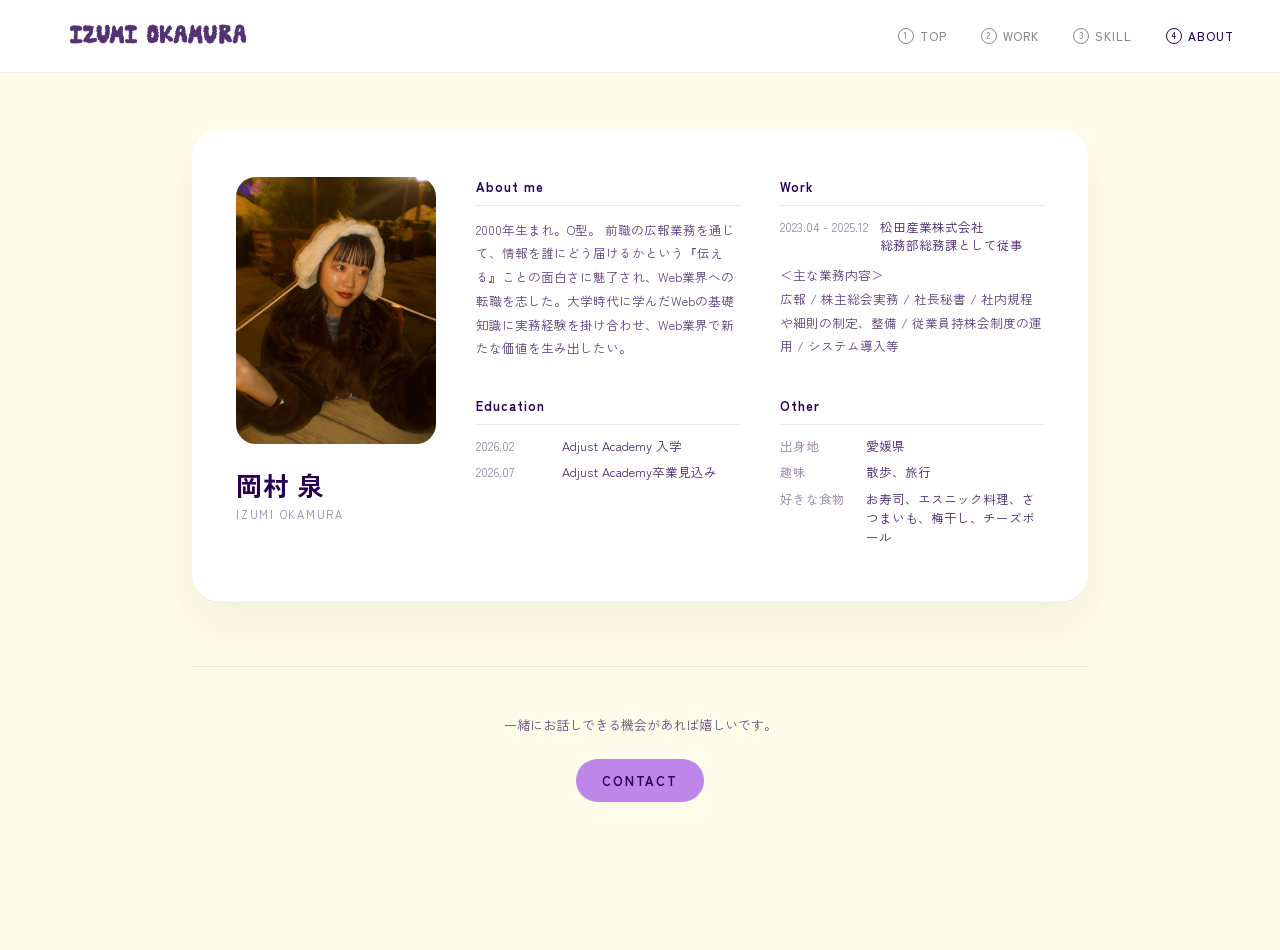
==== commit fb9db228: "iconの追加" ====
--- a/about.html
+++ b/about.html
@@ -5,6 +5,7 @@
   <meta charset="UTF-8">
   <meta name="viewport" content="width=device-width, initial-scale=1.0, viewport-fit=cover">
   <title>ABOUT | IZUMI OKAMURA PORTFOLIO</title>
+   <link rel="icon" type="image/png" href="images/icon.ico"> 
   <link rel="preconnect" href="https://fonts.googleapis.com">
   <link
     href="https://fonts.googleapis.com/css2?family=Shippori+Mincho+B1:wght@500;700&family=Zen+Kaku+Gothic+New:wght@400;500;700&display=swap"
@@ -61,7 +62,7 @@
           <h2>About me</h2>
           <p>
             2000年生まれ。O型。
-            前職の広報業務を通じて、情報を誰にどう届けるかという『伝える』ことの面白さに魅了された。大学時代のWebの基礎知識に実務経験を掛け合わせ、Web制作の世界で新たな価値を生み出したい。
+            前職の広報業務を通じて、情報を誰にどう届けるかという『伝える』ことの面白さに魅了され、Web業界への転職を志した。大学時代に学んだWebの基礎知識に実務経験を掛け合わせ、Web業界で新たな価値を生み出したい。
         </div>
 
         <div class="resume-block">
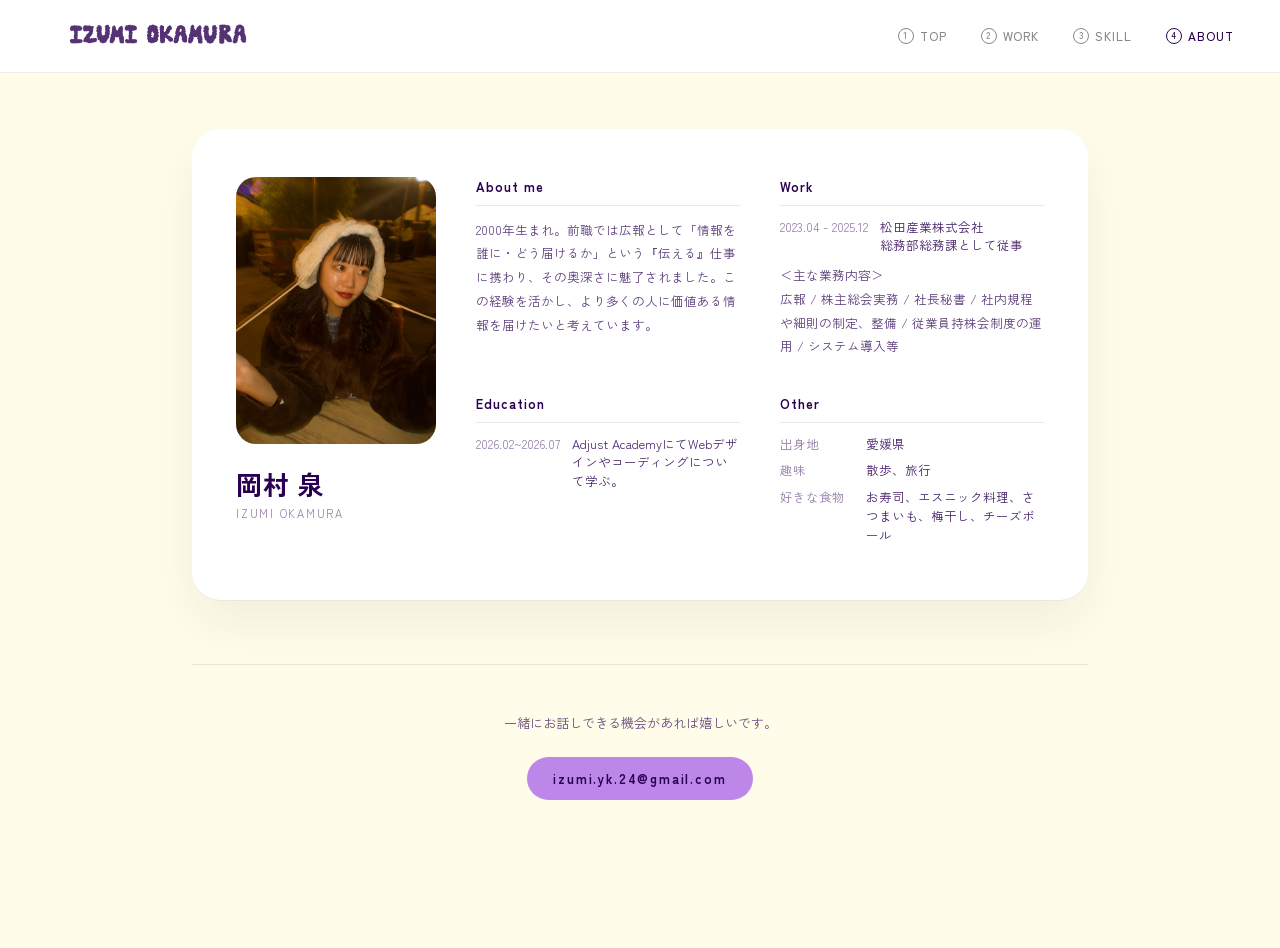
==== commit 95fecb10: "最終調整" ====
--- a/about.html
+++ b/about.html
@@ -61,8 +61,7 @@
         <div class="resume-block">
           <h2>About me</h2>
           <p>
-            2000年生まれ。O型。
-            前職の広報業務を通じて、情報を誰にどう届けるかという『伝える』ことの面白さに魅了され、Web業界への転職を志した。大学時代に学んだWebの基礎知識に実務経験を掛け合わせ、Web業界で新たな価値を生み出したい。
+            2000年生まれ。前職では広報として「情報を誰に・どう届けるか」という『伝える』仕事に携わり、その奥深さに魅了されました。この経験を活かし、より多くの人に価値ある情報を届けたいと考えています。
         </div>
 
         <div class="resume-block">
@@ -82,12 +81,8 @@
           <h2>Education</h2>
           <dl class="resume-list">
             <div>
-              <dt>2026.02</dt>
-              <dd>Adjust Academy 入学</dd>
-            </div>
-            <div>
-              <dt>2026.07</dt>
-              <dd>Adjust Academy卒業見込み</dd>
+              <dt>2026.02~2026.07</dt>
+              <dd>Adjust AcademyにてWebデザインやコーディングについて学ぶ。 </dd>
             </div>
           </dl>
         </div>
@@ -118,8 +113,8 @@
     <!-- ================= CTA ================= -->
     <section class="about-cta">
       <p>一緒にお話しできる機会があれば嬉しいです。</p>
-      <a class="cta" href="contact.html">
-        CONTACT
+      <a class="cta" href="mailto:izumi.yk.24@gmail.com">
+        izumi.yk.24@gmail.com
         <svg viewBox="0 0 16 16" fill="none">
           <path d="M3 12L12 3M12 3H5M12 3V10" stroke="#FDFBF5" stroke-width="1.6" stroke-linecap="round"
             stroke-linejoin="round" />
--- a/css/style.css
+++ b/css/style.css
@@ -435,7 +435,7 @@
   font-size: 13px;
   line-height: 1.9;
   opacity: .75;
-  max-width: 42em;
+  max-width: 60em;
 }
 
 @media (max-width: 640px) {
@@ -929,7 +929,7 @@
 }
 
 .link-list a {
-  font-size: 12.5px;
+  font-size: 15px;
   color: var(--sumi);
   text-decoration: underline;
   text-underline-offset: 3px;
@@ -1200,34 +1200,6 @@
   max-width: 42em;
 }
 
-/* ================= 大事にしていること ================= */
-.value-grid {
-  display: grid;
-  grid-template-columns: repeat(auto-fit, minmax(220px, 1fr));
-  gap: 18px;
-}
-
-.value-card {
-  background: var(--kinari);
-  border-radius: 16px;
-  padding: 22px 22px 24px;
-  box-shadow: 0 1px 0 rgba(38, 38, 38, 0.05);
-}
-
-.value-title {
-  display: block;
-  font-family: "Zen Kaku Gothic New", sans-serif;
-  font-weight: 700;
-  font-size: 15px;
-  margin-bottom: 10px;
-}
-
-.value-card p {
-  font-size: 12.5px;
-  line-height: 1.85;
-  opacity: .7;
-}
-
 /* ================= CTA ================= */
 .about-cta {
   text-align: center;
@@ -1264,7 +1236,6 @@
   height: 24px;
   border-radius: 50%;
   background: var(--tone);
-  color: var(--kinari);
   font-size: 12px;
   font-weight: 700;
 }
@@ -1623,33 +1594,6 @@
   max-width: 42em;
 }
 
-/* ================= 大事にしていること ================= */
-.value-grid {
-  display: grid;
-  grid-template-columns: repeat(auto-fit, minmax(220px, 1fr));
-  gap: 18px;
-}
-
-.value-card {
-  background: var(--kinari);
-  border-radius: 16px;
-  padding: 22px 22px 24px;
-  box-shadow: 0 1px 0 rgba(38, 38, 38, 0.05);
-}
-
-.value-title {
-  display: block;
-  font-family: "Zen Kaku Gothic New", sans-serif;
-  font-weight: 700;
-  font-size: 15px;
-  margin-bottom: 10px;
-}
-
-.value-card p {
-  font-size: 12.5px;
-  line-height: 1.85;
-  opacity: .7;
-}
 
 /* ================= CTA ================= */
 .about-cta {
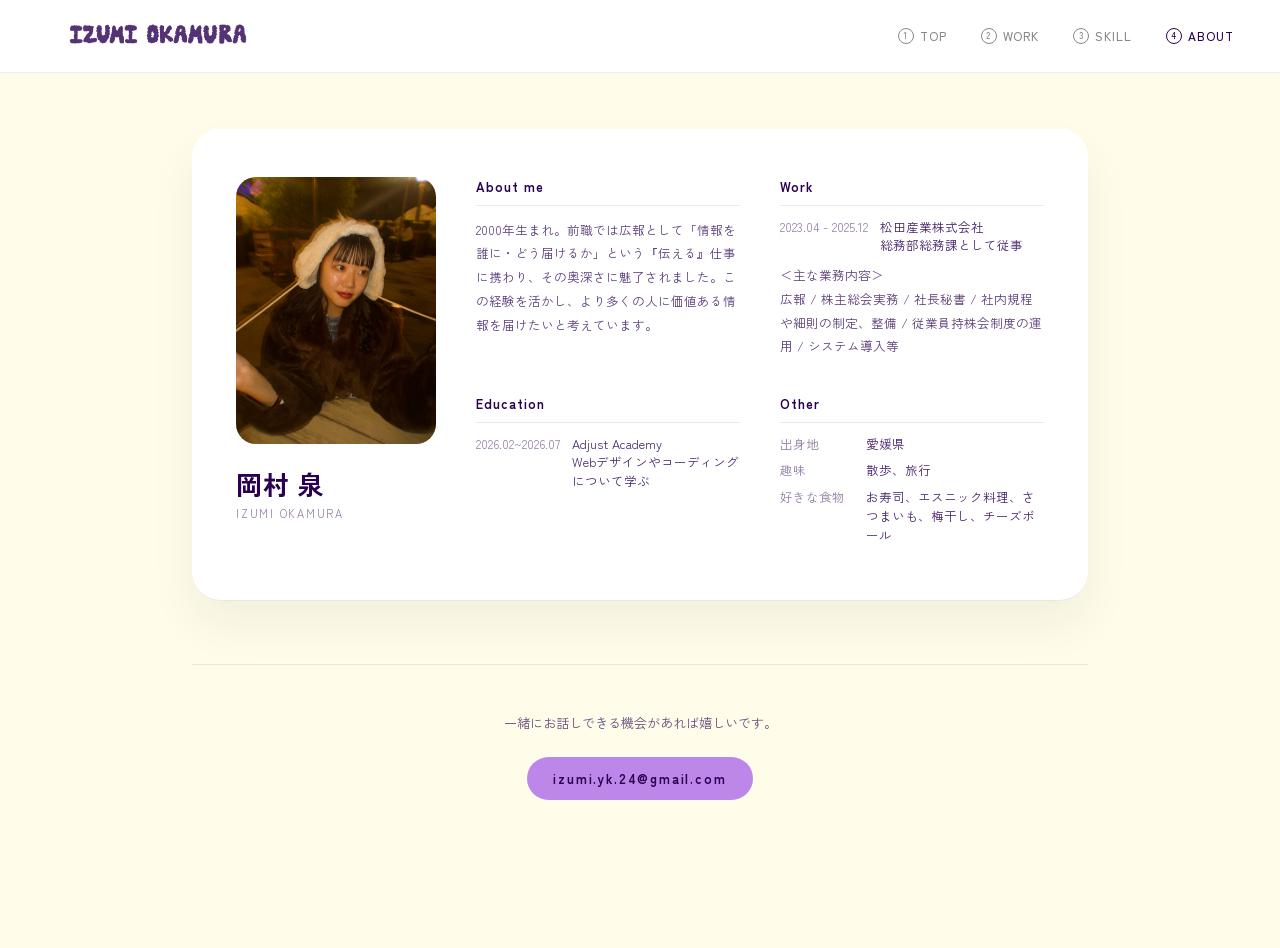
==== commit c257354f: "最終調整" ====
--- a/about.html
+++ b/about.html
@@ -82,7 +82,7 @@
           <dl class="resume-list">
             <div>
               <dt>2026.02~2026.07</dt>
-              <dd>Adjust AcademyにてWebデザインやコーディングについて学ぶ。 </dd>
+              <dd>Adjust Academy<br>Webデザインやコーディングについて学ぶ</dd>
             </div>
           </dl>
         </div>
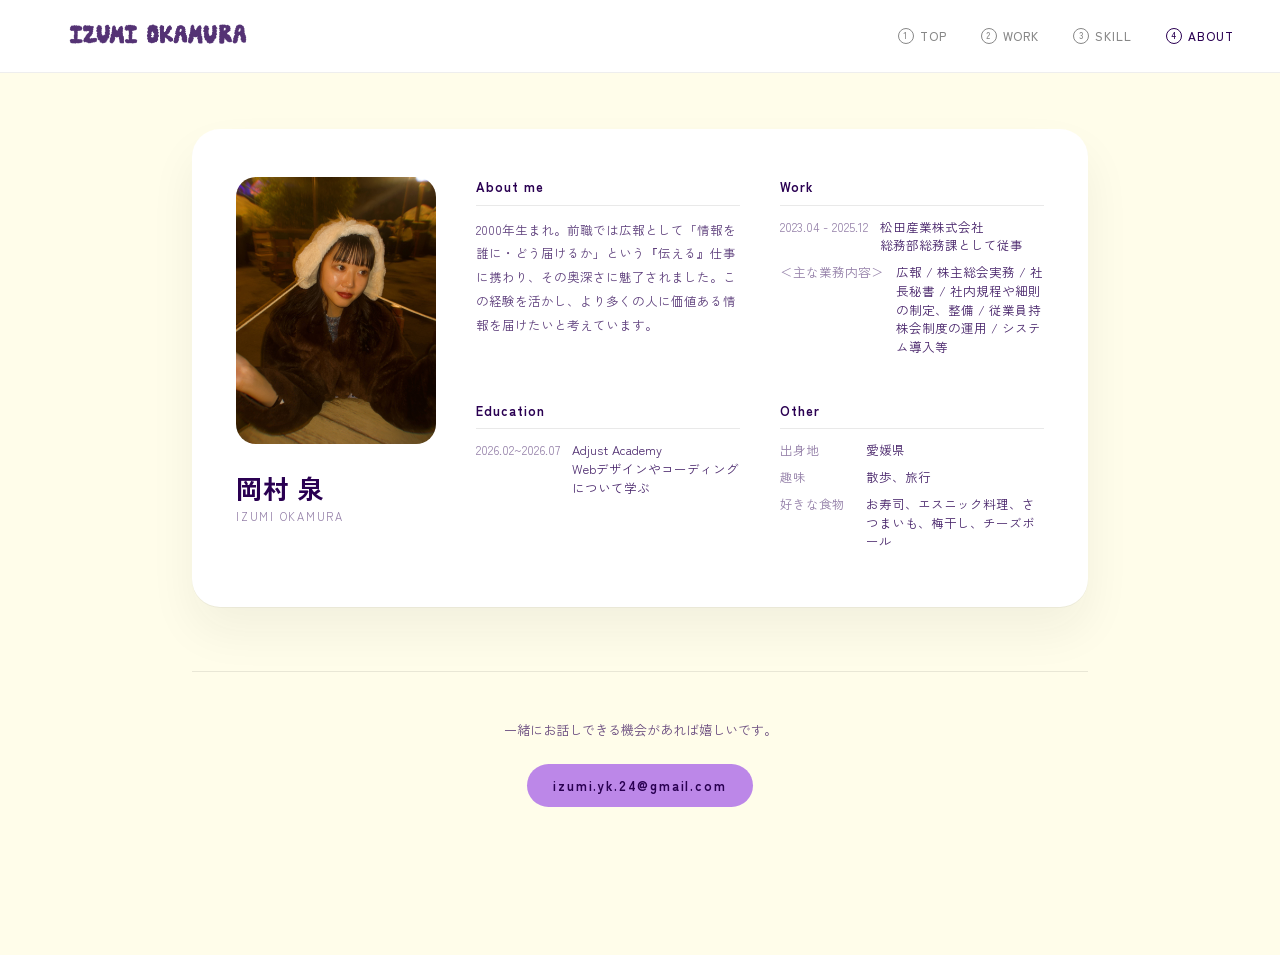
==== commit b32fed25: "タグ、要素の最終調整" ====
--- a/about.html
+++ b/about.html
@@ -5,15 +5,13 @@
   <meta charset="UTF-8">
   <meta name="viewport" content="width=device-width, initial-scale=1.0, viewport-fit=cover">
   <title>ABOUT | IZUMI OKAMURA PORTFOLIO</title>
-   <link rel="icon" type="image/png" href="images/icon.ico"> 
+  <link rel="icon" type="image/png" href="images/icon.ico">
   <link rel="preconnect" href="https://fonts.googleapis.com">
   <link
     href="https://fonts.googleapis.com/css2?family=Shippori+Mincho+B1:wght@500;700&family=Zen+Kaku+Gothic+New:wght@400;500;700&display=swap"
     rel="stylesheet">
   <link rel="stylesheet" href="css/reset.css">
   <link rel="stylesheet" href="css/style.css">
-  <link rel="stylesheet" href="css/works.css">
-  <link rel="stylesheet" href="css/about.css">
 </head>
 
 <body class="works-body">
@@ -61,7 +59,7 @@
         <div class="resume-block">
           <h2>About me</h2>
           <p>
-            2000年生まれ。前職では広報として「情報を誰に・どう届けるか」という『伝える』仕事に携わり、その奥深さに魅了されました。この経験を活かし、より多くの人に価値ある情報を届けたいと考えています。
+            2000年生まれ。前職では広報として「情報を誰に・どう届けるか」という『伝える』仕事に携わり、その奥深さに魅了されました。この経験を活かし、より多くの人に価値ある情報を届けたいと考えています。</p>
         </div>
 
         <div class="resume-block">
@@ -71,9 +69,10 @@
               <dt>2023.04 - 2025.12</dt>
               <dd>松田産業株式会社<br>総務部総務課として従事</dd>
             </div>
-            <p>＜主な業務内容＞</p>
-            <p>広報 / 株主総会実務 / 社長秘書 / 社内規程や細則の制定、整備 / 従業員持株会制度の運用 / システム導入等</p>
-
+            <div>
+              <dt>＜主な業務内容＞</dt>
+              <dd>広報 / 株主総会実務 / 社長秘書 / 社内規程や細則の制定、整備 / 従業員持株会制度の運用 / システム導入等</dd>
+            </div>
           </dl>
         </div>
 
--- a/css/style.css
+++ b/css/style.css
@@ -20,6 +20,7 @@
   overflow: hidden;
   font-family: "Zen Kaku Gothic New", sans-serif;
   color: var(--sumi);
+  background: #FFFDEA;
 }
 
 .top {
@@ -550,7 +551,7 @@
   }
 }
 
-/* works.css: WORKページ専用。style.css の共通トークン(--kinari等)を前提にしてます */
+/* works.css: WORKページ専用 */
 html.works-page,
 body.works-body {
   height: auto;
@@ -617,7 +618,7 @@
 .mini-card.is-current {
   opacity: 1;
   background: white;
-  color: var(--kinari);
+  color: var(--sumi);
 }
 
 .mini-num {
@@ -847,7 +848,7 @@
 /* ================= ヒーロー ================= */
 .detail-hero {
   --tone: var(--ai);
-  color: var(--kinari);
+  color: var(--ai);
   border-radius: 24px;
   margin-bottom: 40px;
 }
@@ -1375,13 +1376,17 @@
   overflow: hidden;
 }
 
+.resume-photo{
+  grid-area: photo;
+}
+
 .resume-photo img {
-  grid-area: photo;
+  
   width: 200px;
   border-radius: 20px;
-  display: flex;
-  align-items: center;
-  justify-content: center;
+   object-fit: cover; 
+ border-radius: 20px;
+  display: block;
 }
 
 .resume-identity {
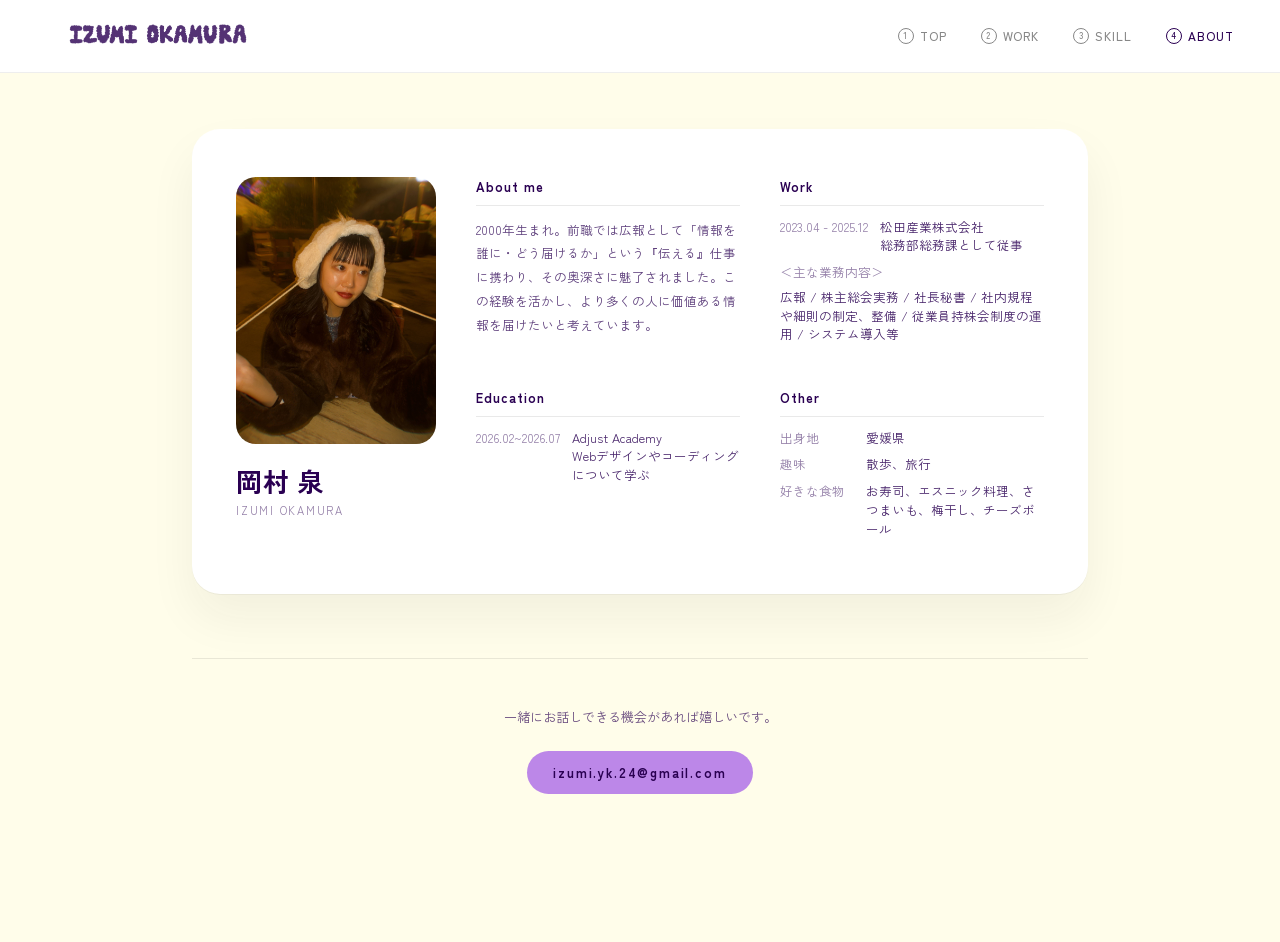
==== commit d3691f29: "aboutページ微調整" ====
--- a/about.html
+++ b/about.html
@@ -69,7 +69,8 @@
               <dt>2023.04 - 2025.12</dt>
               <dd>松田産業株式会社<br>総務部総務課として従事</dd>
             </div>
-            <div>
+            
+            <div class="resume-list-stack">
               <dt>＜主な業務内容＞</dt>
               <dd>広報 / 株主総会実務 / 社長秘書 / 社内規程や細則の制定、整備 / 従業員持株会制度の運用 / システム導入等</dd>
             </div>
--- a/css/style.css
+++ b/css/style.css
@@ -131,9 +131,9 @@
   color: var(--ai);
 }
 
-.hero-logo{
-  max-width: 650px;   
-  height: auto;      
+.hero-logo {
+  max-width: 650px;
+  height: auto;
   display: block;
 }
 
@@ -439,118 +439,6 @@
   max-width: 60em;
 }
 
-@media (max-width: 640px) {
-  .skill-section--highlight {
-    padding: 20px;
-  }
-}
-
-/* ---- レスポンシブ：1画面固定を維持しつつ縮小 ---- */
-@media (max-width: 860px) {
-  .top {
-    padding: 14px;
-    gap: 10px;
-  }
-
-  .card-main {
-    padding: 0 6vw;
-    border-radius: 22px;
-  }
-
-  .card {
-    width: 56px;
-    margin-left: -22px;
-    border-radius: 18px;
-  }
-
-  .card:hover,
-  .card:focus-visible {
-    width: 120px;
-  }
-
-  .card-label {
-    font-size: 14px;
-  }
-
-  .card-en {
-    font-size: 16px;
-    left: 46px;
-  }
-
-  .year {
-    display: none;
-  }
-}
-
-@media (max-width: 480px) {
-  .top {
-    padding: 10px;
-    gap: 8px;
-  }
-
-  .card-main {
-    padding: 0 20px;
-    border-radius: 18px;
-  }
-
-  .mark {
-    display: none;
-  }
-
-  .card-index {
-    font-size: 10px;
-  }
-
-  .lead {
-    font-size: 12px;
-  }
-
-  .cta {
-    padding: 10px 20px;
-    font-size: 12px;
-  }
-
-  .card {
-    width: 44px;
-    margin-left: -18px;
-    border-radius: 14px;
-  }
-
-  .card:hover,
-  .card:focus-visible {
-    width: 98px;
-  }
-
-  .card-num {
-    width: 18px;
-    height: 18px;
-    font-size: 9px;
-  }
-
-  .card-jp {
-    display: none;
-  }
-
-  .card-label {
-    font-size: 12px;
-    bottom: 14px;
-    left: 12px;
-  }
-
-  .card-icon {
-    width: 26px;
-    height: 26px;
-    right: 12px;
-    bottom: 12px;
-  }
-
-  .card-en {
-    font-size: 13px;
-    left: 38px;
-    bottom: 15px;
-  }
-}
-
 /* works.css: WORKページ専用 */
 html.works-page,
 body.works-body {
@@ -583,12 +471,12 @@
   opacity: .8;
 }
 
-.works-header img{
+.works-header img {
   width: 25%;
   margin-left: 5%;
 }
 
-/* 小さいカードナビ（TOPの.stackを横並び・小型化したバージョン） */
+/* 小さいカードナビ */
 .mini-stack {
   display: flex;
   gap: 6px;
@@ -670,7 +558,7 @@
   content: "";
   width: 24px;
   height: 1px;
-  background: var(--yellow); 
+  background: var(--yellow);
 }
 
 .works-intro h1 {
@@ -723,10 +611,6 @@
 
 .work-thumb img {
   height: 100%;
-  /* width: 100%;
-     height: 100%;
-     object-fit: cover;  
-     object-position: top;   */
 }
 
 .work-body {
@@ -786,35 +670,20 @@
 .works-bottom-wrapper {
   display: flex;
   gap: 24px;
-  align-items: stretch; 
+  align-items: stretch;
 }
 
 .works-side {
   flex: 1;
- display: flex;  
+  display: flex;
 }
 
 .works-side .work-card {
-  flex: 1;   
-}
-
-/* ================= レスポンシブ ================= */
-@media (max-width: 700px) {
-  .detail-main {
-    padding: 28px 18px 80px;
-  }
-
-  .detail-hero {
-    padding: 32px 24px;
-  }
-
-  .detail-grid {
-    grid-template-columns: 1fr;
-    gap: 24px;
-  }
-}
-
-/* work-detail.css: 作品詳細ページ専用。style.css / works.css の後に読み込む前提 */
+  flex: 1;
+}
+
+
+/* work-detail.css: 作品詳細ページ専用 */
 
 .detail-main {
   max-width: 900px;
@@ -1026,15 +895,7 @@
   font-size: 14px;
 }
 
-/* about.css: ABOUTページ専用。style.css / works.css の後に読み込む前提 */
-
-.about-main {
-  max-width: 900px;
-  margin: 0 auto;
-  padding: 0 32px 100px;
-}
-
-/* ================= ヒーロー：大きな縦書き watermark が一点だけの主張要素 ================= */
+/* ================= ヒーロー================= */
 .about-hero {
   position: relative;
   padding: 72px 0 56px;
@@ -1243,7 +1104,7 @@
 
 .banner-gallery {
   margin-bottom: 24px;
-    grid-template-columns: 1fr; 
+  grid-template-columns: 1fr;
 }
 
 .banner-gallery img {
@@ -1253,7 +1114,7 @@
 }
 
 .banner-gallery img.lb {
-  width: 100%;  
+  width: 100%;
 }
 
 /* ================= コーポレートカラー チップ ================= */
@@ -1278,80 +1139,8 @@
   vertical-align: middle;
 }
 
-/* ================= レスポンシブ ================= */
-@media (max-width: 700px) {
-  .detail-main {
-    padding: 28px 18px 80px;
-  }
-
-  .detail-hero {
-    padding: 32px 24px;
-  }
-
-  .detail-grid {
-    grid-template-columns: 1fr;
-    gap: 24px;
-  }
-
-  .banner-variant {
-    padding-left: 16px;
-  }
-}
-
-
-
-/* ================= レスポンシブ ================= */
-@media (max-width: 700px) {
-  .detail-main {
-    padding: 28px 18px 80px;
-  }
-
-  .detail-hero {
-    padding: 32px 24px;
-  }
-
-  .detail-grid {
-    grid-template-columns: 1fr;
-    gap: 24px;
-  }
-
-  .banner-variant {
-    padding-left: 16px;
-  }
-}
-
-
-
-
-
-
-/* ================= レスポンシブ ================= */
-@media (max-width: 700px) {
-  .about-main {
-    padding: 0 18px 80px;
-  }
-
-  .about-hero {
-    padding: 48px 0 40px;
-  }
-
-  .about-watermark {
-    font-size: 160px;
-  }
-
-  .about-meta {
-    grid-template-columns: 1fr;
-    row-gap: 6px;
-  }
-
-  .about-meta dt {
-    opacity: .45;
-    margin-top: 10px;
-  }
-}
-
-
-/* about.css: ABOUTページ専用。style.css / works.css の後に読み込む前提 */
+
+/* about.css: ABOUTページ*/
 
 .about-main {
   max-width: 960px;
@@ -1376,16 +1165,16 @@
   overflow: hidden;
 }
 
-.resume-photo{
+.resume-photo {
   grid-area: photo;
 }
 
 .resume-photo img {
-  
+
   width: 200px;
   border-radius: 20px;
-   object-fit: cover; 
- border-radius: 20px;
+  object-fit: cover;
+  border-radius: 20px;
   display: block;
 }
 
@@ -1457,6 +1246,11 @@
   gap: 12px;
   margin-bottom: 8px;
   font-size: 12.5px;
+}
+
+.resume-list div.resume-list-stack {
+  flex-direction: column;  
+  gap: 6px;  
 }
 
 .resume-list dt {
@@ -1614,9 +1408,13 @@
 }
 
 /* ================= レスポンシブ ================= */
-@media (max-width: 700px) {
+@media (max-width: 768px) {
   .about-main {
     padding: 32px 18px 80px;
+  }
+
+  .hero-logo {
+    width: 80%;
   }
 
   .resume-card {
@@ -1628,6 +1426,10 @@
     padding: 32px 24px;
   }
 
+  .gallery-item img {
+    width: 90%;
+  }
+
   .about-watermark {
     font-size: 140px;
   }
@@ -1638,6 +1440,14 @@
     border-radius: 16px;
   }
 
+  .resume-identity h1 {
+    margin-top: 180px;
+  }
+
+  .resume-block p{
+    margin-top: 10px;
+  }
+
   .resume-columns {
     grid-template-columns: 1fr;
     gap: 28px;
@@ -1654,13 +1464,191 @@
   }
 }
 
-
-
-
-
-
-/* ---- レスポンシブ ---- */
-@media (max-width: 640px) {
+@media (prefers-reduced-motion: reduce) {
+
+  .card,
+  .card-icon,
+  .card-en,
+  .cta {
+    transition: none;
+    animation: none;
+  }
+}
+
+@media (max-width: 768px) {
+
+  /* ---- TOPページ ---- */
+  .top {
+    padding: 14px;
+    gap: 10px;
+  }
+
+  .card-main {
+    padding: 0 6vw;
+    border-radius: 22px;
+  }
+
+  .card {
+    width: 56px;
+    margin-left: -22px;
+    border-radius: 18px;
+  }
+
+  .card:hover,
+  .card:focus-visible {
+    width: 120px;
+  }
+
+  .card-label {
+    font-size: 14px;
+  }
+
+  .card-en {
+    font-size: 16px;
+    left: 46px;
+  }
+
+  .year {
+    display: none;
+  }
+
+  .skill-section--highlight {
+    padding: 20px;
+  }
+
+  /* ---- WORK詳細ページ ---- */
+  .detail-main {
+    padding: 28px 18px 80px;
+  }
+
+  .detail-hero {
+    padding: 32px 24px;
+  }
+
+  .detail-grid {
+    grid-template-columns: 1fr;
+    gap: 24px;
+  }
+
+  .banner-variant {
+    padding-left: 16px;
+  }
+
+  /* ---- ABOUTページ ---- */
+  .about-main {
+    padding: 32px 18px 80px;
+  }
+
+  .about-hero {
+    padding: 48px 0 40px;
+  }
+
+  .about-watermark {
+    font-size: 160px;
+  }
+
+  .about-meta {
+    grid-template-columns: 1fr;
+    row-gap: 6px;
+  }
+
+  .about-meta dt {
+    opacity: .45;
+    margin-top: 10px;
+  }
+
+  .resume-card {
+    grid-template-columns: 1fr;
+    grid-template-areas:
+      "photo"
+      "identity"
+      "columns";
+    padding: 32px 24px;
+  }
+
+  .resume-photo {
+    width: 100px;
+    height: 100px;
+    border-radius: 16px;
+  }
+
+  .resume-columns {
+    grid-template-columns: 1fr;
+    gap: 28px;
+  }
+}
+
+@media (max-width: 440px) {
+
+  /* ---- TOPページ ---- */
+  .top {
+    padding: 10px;
+    gap: 8px;
+  }
+
+  .card-main {
+    padding: 0 20px;
+    border-radius: 18px;
+  }
+
+  .mark {
+    display: none;
+  }
+
+  .card-index {
+    font-size: 10px;
+  }
+
+  .lead {
+    font-size: 12px;
+  }
+
+  .cta {
+    padding: 10px 20px;
+    font-size: 12px;
+  }
+
+  .card {
+    width: 44px;
+    margin-left: -18px;
+    border-radius: 14px;
+  }
+
+  .card:hover,
+  .card:focus-visible {
+    width: 98px;
+  }
+
+  .card-num {
+    width: 18px;
+    height: 18px;
+    font-size: 9px;
+  }
+
+  .card-jp {
+    display: none;
+  }
+
+  .card-label {
+    font-size: 12px;
+    bottom: 14px;
+    left: 12px;
+  }
+
+  .card-icon {
+    width: 26px;
+    height: 26px;
+    right: 12px;
+    bottom: 12px;
+  }
+
+  .card-en {
+    font-size: 13px;
+    left: 38px;
+    bottom: 15px;
+  }
+
+  /* ---- WORKページ（ヘッダー・一覧） ---- */
   .works-header {
     padding: 14px 18px;
     flex-wrap: wrap;
